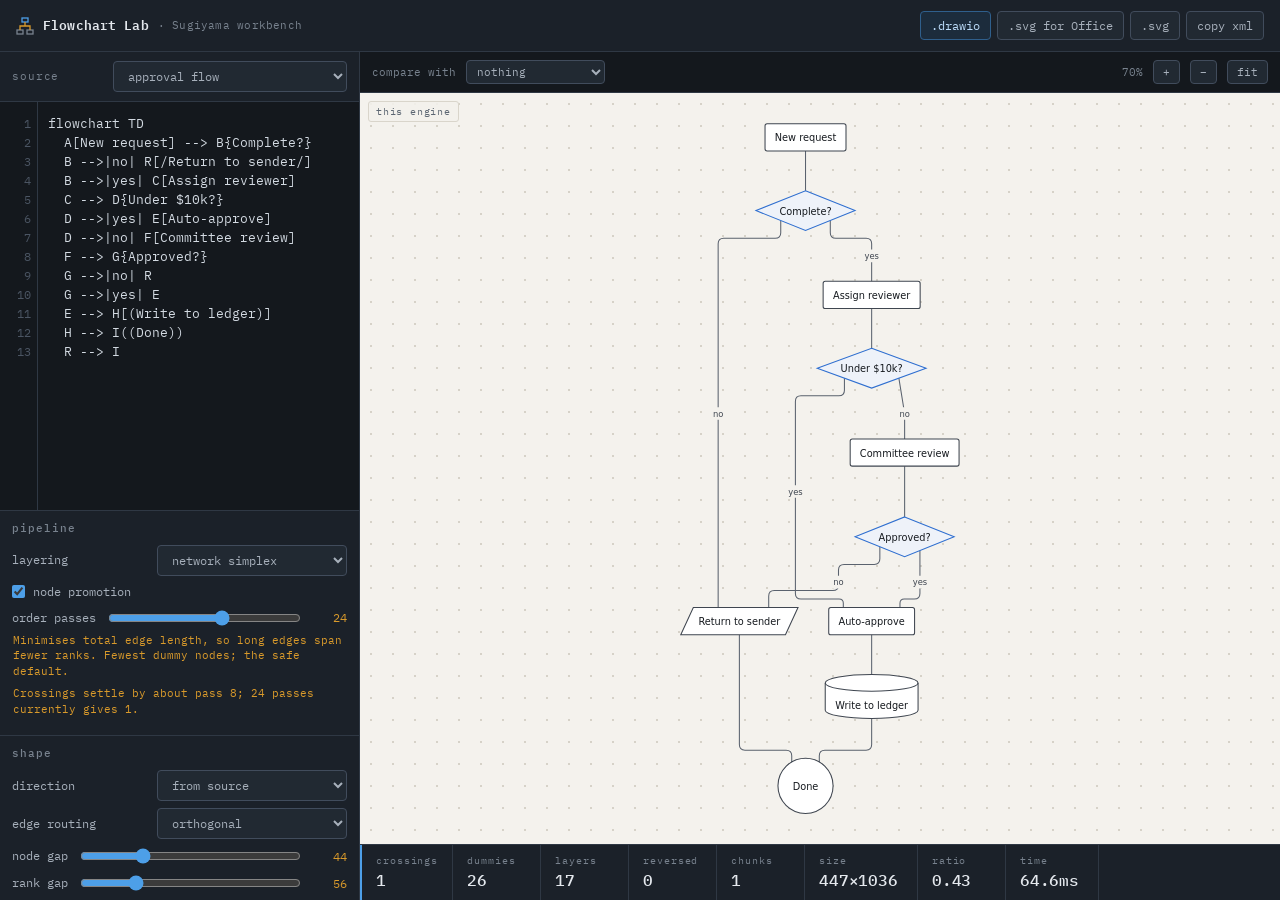
==== flowchart-lab.html @ 409fcf04 "feat: flowchart lab, a Sugiyama layout workbench - layout engine, exporters and UI split into separa" ====
<!DOCTYPE html>
<html lang="en">
<head>
<meta charset="utf-8">
<meta name="viewport" content="width=device-width, initial-scale=1">
<title>Flowchart Lab — Sugiyama layout workbench</title>
<meta name="description" content="A Sugiyama-pipeline flowchart layout engine you can take apart: swap the layering algorithm, watch the crossing count move, compare the result against mermaid, export to draw.io or Office.">
<meta name="theme-color" content="#14181d">
<meta name="color-scheme" content="dark">
<link rel="icon" href="data:image/svg+xml,%3Csvg xmlns='http://www.w3.org/2000/svg' viewBox='0 0 18 18'%3E%3Crect width='18' height='18' rx='3' fill='%2314181d'/%3E%3Crect x='6' y='2' width='6' height='4' fill='none' stroke='%234d9fe8' stroke-width='1.6'/%3E%3Crect x='1' y='12' width='6' height='4' fill='none' stroke='%2378828e' stroke-width='1.6'/%3E%3Crect x='11' y='12' width='6' height='4' fill='none' stroke='%2378828e' stroke-width='1.6'/%3E%3Cpath d='M9 6v3H4v3M9 9h5v3' fill='none' stroke='%23d99a2b' stroke-width='1.6'/%3E%3C/svg%3E">
<meta property="og:type" content="website">
<meta property="og:title" content="Flowchart Lab">
<meta property="og:description" content="A Sugiyama-pipeline flowchart layout engine you can take apart, side by side with mermaid.">
<meta name="twitter:card" content="summary">
<link rel="preconnect" href="https://fonts.googleapis.com">
<link rel="preconnect" href="https://fonts.gstatic.com" crossorigin>
<link href="https://fonts.googleapis.com/css2?family=IBM+Plex+Mono:wght@400;500;600&display=swap" rel="stylesheet">
<style>
:root{
  --graphite:#14181d; --slate:#1b2129; --panel:#212932; --panel-hi:#28313c;
  --rule:#2f3844; --rule-hi:#414c5c;
  --vellum:#f4f2ed; --ink:#161a1f;
  --dim:#78828e; --mid:#a7b0bb; --bright:#e4e8ed;
  --signal:#4d9fe8; --trace:#d99a2b; --good:#5fb37a; --bad:#d97070;
  --mono:"IBM Plex Mono", ui-monospace, SFMono-Regular, Menlo, Consolas, monospace;
}
*{box-sizing:border-box}
html,body{height:100%}
body{
  margin:0; background:var(--graphite); color:var(--mid);
  font-family:var(--mono); font-size:13px; line-height:1.5;
  -webkit-font-smoothing:antialiased;
  display:grid; grid-template-rows:auto minmax(0,1fr);
}

/* ---------- header ---------- */
header{
  display:flex; align-items:center; gap:18px; padding:0 16px; height:52px;
  border-bottom:1px solid var(--rule); background:var(--slate);
}
.mark{display:flex; align-items:center; gap:9px; color:var(--bright); font-weight:600; letter-spacing:.01em}
.mark svg{display:block}
.mark small{color:var(--dim); font-weight:400; letter-spacing:.02em}
.spacer{flex:1}
.exports{display:flex; gap:6px; flex-wrap:wrap}

button, select, input[type=number]{
  font-family:var(--mono); font-size:12px; color:var(--mid);
  background:var(--panel); border:1px solid var(--rule-hi); border-radius:4px;
  padding:6px 10px; cursor:pointer; transition:background .12s, border-color .12s, color .12s;
}
button:hover, select:hover{background:var(--panel-hi); color:var(--bright); border-color:#4e5a6b}
button:active{transform:translateY(1px)}
button:focus-visible, select:focus-visible, textarea:focus-visible, input:focus-visible{
  outline:2px solid var(--signal); outline-offset:1px;
}
button.primary{border-color:#2f5f8c; color:#bcdcfa; background:#1c2c3c}
button.primary:hover{background:#23384c; color:#e2f0ff}
select{padding-right:6px}

/* ---------- main ---------- */
main{display:grid; grid-template-columns:minmax(280px,360px) minmax(0,1fr); min-height:0}

/* ---------- left ---------- */
.side{display:flex; flex-direction:column; min-height:0; border-right:1px solid var(--rule); background:var(--slate)}
.side-head{
  display:flex; align-items:center; justify-content:space-between; gap:8px;
  padding:9px 12px; border-bottom:1px solid var(--rule);
  font-size:11px; letter-spacing:.08em; color:var(--dim);
}
.editor-wrap{position:relative; display:flex; min-height:140px; flex:1 1 auto; overflow:hidden}
.gutter{
  padding:12px 6px 12px 10px; text-align:right; color:#4b5563; background:var(--graphite);
  font-size:12px; line-height:19px; user-select:none; overflow:hidden; border-right:1px solid var(--rule);
  white-space:pre;
  min-width:38px;
}
textarea#src{
  flex:1; resize:none; border:0; outline:none; padding:12px 12px 12px 10px;
  background:var(--graphite); color:#d3dae2; caret-color:var(--signal);
  font-family:var(--mono); font-size:12.5px; line-height:19px; tab-size:2;
  overflow:auto; white-space:pre; scrollbar-width:thin;
}
.errbar{
  padding:7px 12px; font-size:11.5px; color:#f0b4b4; background:#2a1c1c;
  border-top:1px solid #4a2a2a; display:none; white-space:pre-wrap;
}
.errbar.on{display:block}

.controls{border-top:1px solid var(--rule); overflow-y:auto; flex:0 0 auto; max-height:46%}
.grp{padding:10px 12px; border-bottom:1px solid var(--rule)}
.grp h4{margin:0 0 8px; font-size:10.5px; letter-spacing:.1em; color:var(--dim); font-weight:500}
.row{display:flex; align-items:center; justify-content:space-between; gap:10px; margin-bottom:7px}
.row:last-child{margin-bottom:0}
.row label{font-size:12px; color:var(--mid); flex:0 0 auto}
.row select, .row input[type=number]{flex:1 1 auto; min-width:0; max-width:190px}
.row input[type=number]{max-width:82px; cursor:text}
input[type=range]{flex:1; accent-color:var(--signal); min-width:0}
.val{font-size:11.5px; color:var(--trace); min-width:34px; text-align:right}
.check{display:flex; align-items:center; gap:8px; cursor:pointer; font-size:12px; color:var(--mid)}
.check input{accent-color:var(--signal); cursor:pointer; margin:0}
.hint{font-size:11px; color:var(--dim); line-height:1.55; margin:8px 0 0}
.hint code{color:var(--mid); background:var(--panel); padding:1px 4px; border-radius:3px; font-size:10.5px}

/* ---------- canvas ---------- */
.stage{display:flex; flex-direction:column; min-width:0; min-height:320px; background:var(--graphite)}
.panes{flex:1; display:flex; min-height:0}
.pane{flex:1; min-width:0; position:relative; display:flex; flex-direction:column}
.pane + .pane{border-left:1px solid var(--rule)}
.pane-tag{
  position:absolute; top:8px; left:8px; z-index:3; pointer-events:none;
  font-size:10px; letter-spacing:.08em; color:#5c6672;
  background:rgba(244,242,237,.86); border:1px solid #d9d5cb; border-radius:3px; padding:2px 7px;
}
#compare{display:none}
#compare.on{display:flex}
#cmpview{
  flex:1; min-height:0; overflow:hidden; background:var(--vellum); position:relative;
  background-image:radial-gradient(#d6d2c8 1px, transparent 1px); background-size:22px 22px;
}
#cmpview svg{width:100%; height:100%; display:block}
.cmp-msg{
  position:absolute; inset:0; display:flex; align-items:center; justify-content:center;
  text-align:center; padding:24px; color:#6a7480; font-size:12px; line-height:1.7;
}
.cmp-msg b{color:#3f4650; font-weight:500; display:block; margin-bottom:6px}
.effect{
  font-size:10.5px; color:var(--trace); margin:-2px 0 8px; line-height:1.5;
  padding-left:1px; min-height:15px;
}
.nochange{color:var(--dim)}
.stage-head{
  display:flex; align-items:center; gap:10px; padding:8px 12px;
  border-bottom:1px solid var(--rule); font-size:11px; color:var(--dim);
}
.stage-head .spacer{flex:1}
.zoombtn{padding:4px 9px; font-size:11px}
#canvas{
  flex:1; min-height:240px; overflow:hidden; position:relative;
  background:var(--vellum); cursor:grab;
  background-image:radial-gradient(#d6d2c8 1px, transparent 1px);
  background-size:22px 22px;
}
#canvas.drag{cursor:grabbing}
#canvas svg{position:absolute; top:0; left:0; width:100%; height:100%}
.fl-node, .fl-edge{transition:transform .28s cubic-bezier(.4,0,.2,1), opacity .16s linear}
.fl-node:hover > :first-child{stroke-width:2.4}

/* ---------- readout: the instrument strip ---------- */
.readout{
  display:flex; align-items:stretch; gap:0; border-top:1px solid var(--rule);
  background:var(--slate); overflow-x:auto; scrollbar-width:thin;
}
.metric{
  padding:8px 14px; border-right:1px solid var(--rule); min-width:88px; flex:0 0 auto;
}
.metric .k{font-size:10px; letter-spacing:.09em; color:var(--dim); display:block}
.metric .v{font-size:16px; color:var(--bright); font-weight:500; letter-spacing:-.01em}
.metric .d{font-size:10.5px; margin-left:5px; opacity:0; transition:opacity .3s}
.metric .d.on{opacity:1}
.d.up{color:var(--bad)} .d.down{color:var(--good)} .d.flat{color:var(--dim)}
.metric.lead{border-left:2px solid var(--signal)}

@media (max-width:880px){
  main{grid-template-columns:1fr; grid-template-rows:minmax(200px,40%) minmax(0,1fr)}
  .side{border-right:0; border-bottom:1px solid var(--rule)}
  .controls{max-height:none}
  header{height:auto; flex-wrap:wrap; padding:10px 12px; gap:10px}
}
@media (prefers-reduced-motion:reduce){
  .fl-node,.fl-edge,.metric .d{transition:none}
}
</style>
</head>
<body>

<header>
  <span class="mark">
    <svg width="18" height="18" viewBox="0 0 18 18" aria-hidden="true">
      <rect x="6" y="1" width="6" height="4" fill="none" stroke="#4d9fe8" stroke-width="1.3"/>
      <rect x="1" y="13" width="6" height="4" fill="none" stroke="#78828e" stroke-width="1.3"/>
      <rect x="11" y="13" width="6" height="4" fill="none" stroke="#78828e" stroke-width="1.3"/>
      <path d="M9 5v4H4v4M9 9h5v4" fill="none" stroke="#d99a2b" stroke-width="1.3"/>
    </svg>
    Flowchart Lab <small>· Sugiyama workbench</small>
  </span>
  <span class="spacer"></span>
  <span class="exports">
    <button id="ex-drawio" class="primary" title="Open directly in diagrams.net — shapes and routing preserved">.drawio</button>
    <button id="ex-office" title="Flat SVG: insert in PowerPoint, then Convert to Shape">.svg for Office</button>
    <button id="ex-svg" title="Styled SVG for the web">.svg</button>
    <button id="ex-copy" title="Copy draw.io XML — paste via Extras &gt; Edit Diagram">copy xml</button>
  </span>
</header>

<main>
  <section class="side">
    <div class="side-head">
      <span>source</span>
      <select id="preset" title="Load an example">
        <option value="approval">approval flow</option>
        <option value="chain">long chain (wrap demo)</option>
        <option value="crossy">crossing stress</option>
        <option value="state">retry state machine</option>
        <option value="wide">wide fan</option>
        <option value="incident">very long: incident response</option>
      </select>
    </div>
    <div class="editor-wrap">
      <div class="gutter" id="gutter">1</div>
      <textarea id="src" spellcheck="false" aria-label="Flowchart source"></textarea>
    </div>
    <div class="errbar" id="err"></div>

    <div class="controls">
      <div class="grp">
        <h4>pipeline</h4>
        <div class="row">
          <label for="layering">layering</label>
          <select id="layering">
            <option value="network-simplex">network simplex</option>
            <option value="longest-path">longest path</option>
            <option value="coffman-graham">coffman-graham</option>
          </select>
        </div>
        <div class="row" id="cgrow" style="display:none">
          <label for="cgw">max width</label>
          <input type="number" id="cgw" min="1" max="12" value="4">
        </div>
        <div class="row">
          <label class="check"><input type="checkbox" id="promote" checked> node promotion</label>
        </div>
        <div class="row">
          <label for="iters">order passes</label>
          <input type="range" id="iters" min="0" max="40" value="24">
          <span class="val" id="itersv">24</span>
        </div>
        <p class="effect" id="fx-layering"></p>
        <p class="effect" id="fx-iters"></p>
      </div>

      <div class="grp">
        <h4>shape</h4>
        <div class="row">
          <label for="dir">direction</label>
          <select id="dir">
            <option value="">from source</option>
            <option value="TB">top to bottom</option>
            <option value="LR">left to right</option>
            <option value="BT">bottom to top</option>
            <option value="RL">right to left</option>
          </select>
        </div>
        <div class="row">
          <label for="routing">edge routing</label>
          <select id="routing">
            <option value="orthogonal">orthogonal</option>
            <option value="polyline">polyline</option>
            <option value="spline">spline</option>
          </select>
        </div>
        <div class="row"><label for="nodeSep">node gap</label>
          <input type="range" id="nodeSep" min="16" max="120" value="44"><span class="val" id="nodeSepv">44</span></div>
        <div class="row"><label for="rankSep">rank gap</label>
          <input type="range" id="rankSep" min="24" max="160" value="56"><span class="val" id="rankSepv">56</span></div>
        <p class="effect" id="fx-routing"></p>
      </div>

      <div class="grp">
        <h4>wrapping</h4>
        <div class="row">
          <label class="check"><input type="checkbox" id="wrap"> cut and stack</label>
        </div>
        <div class="row">
          <label for="ar">target ratio</label>
          <input type="range" id="ar" min="0.4" max="4" step="0.1" value="1.6">
          <span class="val" id="arv">1.6</span>
        </div>
        <p class="effect" id="fx-wrap"></p>
      </div>
    </div>
  </section>

  <section class="stage">
    <div class="stage-head">
      <label for="engine" style="color:var(--dim)">compare with</label>
      <select id="engine" style="font-size:11px; padding:3px 6px">
        <option value="none">nothing</option>
        <option value="mermaid">mermaid (dagre)</option>
        <option value="mermaid-elk">mermaid (ELK)</option>
      </select>
      <span id="cmpstat" style="color:var(--dim)"></span>
      <span class="spacer"></span>
      <span id="zoomlabel">100%</span>
      <button class="zoombtn" id="zin">+</button>
      <button class="zoombtn" id="zout">−</button>
      <button class="zoombtn" id="zfit">fit</button>
    </div>
    <div class="panes">
      <div class="pane">
        <span class="pane-tag" id="tag-a">this engine</span>
        <div id="canvas" tabindex="0" role="img" aria-label="Rendered flowchart"></div>
      </div>
      <div class="pane" id="compare">
        <span class="pane-tag" id="tag-b">mermaid</span>
        <div id="cmpview"></div>
      </div>
    </div>
    <div class="readout" id="readout"></div>
  </section>
</main>


<script>/* engine.js */
/* flowchart layout engine
   Sugiyama pipeline:
     1 cycle breaking      greedy FAS (Eades, Lin, Smyth 1993)
     2 layering            longest-path | Coffman-Graham | network simplex (GKNV 1993)
                           + optional node promotion (Nikolov & Tarassov 2006)
     3 ordering            weighted median (GKNV) + transpose, scored with
                           accumulator-tree crossing counting (Barth, Junger, Mutzel 2002)
     4 x-coordinates       Brandes & Kopf 2002, size-aware delta
     5 wrapping            cut-and-stack for aspect ratio (after Ruegg et al.)
     6 routing             polyline | orthogonal | spline
*/
(function (root, factory) {
  if (typeof module === 'object' && module.exports) module.exports = factory();
  else root.FlowLayout = factory();
})(typeof self !== 'undefined' ? self : this, function () {
  'use strict';

  /* ------------------------------------------------------------------ *
   * text measurement (injectable; browser overrides with canvas)
   * ------------------------------------------------------------------ */
  var measure = function (text, size, weight) {
    var w = 0;
    for (var i = 0; i < text.length; i++) {
      var c = text.charCodeAt(i);
      if (c >= 0x3000) w += 1.0;
      else if ('iljtfrI.,:;\'!|'.indexOf(text[i]) >= 0) w += 0.32;
      else if ('mwMW@'.indexOf(text[i]) >= 0) w += 0.92;
      else if (text[i] === text[i].toUpperCase() && /[A-Z]/.test(text[i])) w += 0.68;
      else w += 0.55;
    }
    return w * size * (weight >= 500 ? 1.04 : 1);
  };
  function setMeasurer(fn) { measure = fn; }

  /* ------------------------------------------------------------------ *
   * 0. parser  (mermaid-flavoured subset)
   * ------------------------------------------------------------------ */
  var SHAPES = [
    [/^\(\((.*)\)\)$/, 'circle'],
    [/^\(\[(.*)\]\)$/, 'stadium'],
    [/^\[\((.*)\)\]$/, 'cylinder'],
    [/^\{\{(.*)\}\}$/, 'hexagon'],
    [/^\[\/(.*)\/\]$/, 'parallelogram'],
    [/^\[\\(.*)\\\]$/, 'parallelogram'],
    [/^\{(.*)\}$/, 'diamond'],
    [/^\((.*)\)$/, 'round'],
    [/^\[(.*)\]$/, 'rect']
  ];
  /* A link is any run of dashes, equals or dots, optionally opened with `<` and closed
     with an arrowhead.  Mermaid lets you pad a link to make it span more ranks, so
     `-->`, `--->` and `----->` are the same link; matching a fixed set of three-character
     tokens silently dropped every padded edge. */
  var LINK_SRC = '<?(?:-\\.{1,3}-|\\.-|-\\.|-{2,}|={2,})[->ox]?';
  var EDGE_RE = new RegExp('(' + LINK_SRC + ')(?:\\s*\\|[^|]*\\|)?');
  /* the second label form: `A -- text --> B`.  Only a bare two-character opener starts
     one, which is what keeps `A --- B --- C` a pair of links rather than a label. */
  var INLINE_RE = new RegExp('^(\\s*)([^|]*?)\\s*(' + LINK_SRC + ')');

  function linkStyle(link) {
    if (link.indexOf('.') >= 0) return 'dashed';
    if (link.indexOf('=') >= 0) return 'thick';
    return 'solid';
  }
  function linkArrow(link) {
    return '>ox'.indexOf(link.charAt(link.length - 1)) >= 0 ? 'normal' : 'none';
  }

  /* Everything inside a node's brackets or quotes is label text, so a label reading
     "retry --> give up" must not be mistaken for a link.  Blank those spans out, match
     against the blanked copy, and slice the original by the index it reports.  The mask
     is the same length as the line so the indices line up. */
  function maskLabels(line) {
    var out = line.split(''), depth = 0, quote = null;
    for (var i = 0; i < out.length; i++) {
      var c = out[i];
      if (quote) { if (c === quote) quote = null; out[i] = ' '; continue; }
      if (depth > 0 && (c === '"' || c === "'")) { quote = c; out[i] = ' '; continue; }
      if (c === '[' || c === '(' || c === '{') { depth++; continue; }
      if (c === ']' || c === ')' || c === '}') { if (depth > 0) depth--; continue; }
      if (depth > 0) out[i] = ' ';
    }
    return out.join('');
  }

  function parseNodeRef(raw, nodes, order) {
    var s = raw.trim();
    if (!s) return null;
    var m = s.match(/^([A-Za-z0-9_.\u00c0-\uffff-]+)([\s\S]*)$/);
    if (!m) return null;
    var id = m[1], rest = m[2].trim(), shape = null, label = null;
    if (rest) {
      for (var i = 0; i < SHAPES.length; i++) {
        var mm = rest.match(SHAPES[i][0]);
        if (mm) { shape = SHAPES[i][1]; label = mm[1]; break; }
      }
      if (!shape) { shape = 'rect'; label = rest; }
    }
    if (!nodes[id]) { nodes[id] = { id: id, label: id, shape: 'rect' }; order.push(id); }
    if (label !== null) {
      nodes[id].label = label.replace(/^["']|["']$/g, '').replace(/<br\s*\/?>/gi, '\n');
      nodes[id].shape = shape;
    }
    return id;
  }

  function parseLine(line, lineNo, nodes, order, edges, errors) {
    var mask = maskLabels(line);
    var cursor = 0, prev = null, guard = 0;
    while (guard++ < 200) {
      var m = mask.slice(cursor).match(EDGE_RE);
      if (!m) {
        var tail = line.slice(cursor);
        if (tail.trim() && !parseNodeRef(tail, nodes, order)) {
          errors.push('line ' + lineNo + ': cannot read "' + tail.trim() + '"');
        }
        return;
      }
      var linkAt = cursor + m.index;
      var from = parseNodeRef(line.slice(cursor, linkAt), nodes, order) || prev;
      cursor = linkAt + m[0].length;

      var whole = line.substr(linkAt, m[0].length);
      var link = line.substr(linkAt, m[1].length);
      var piped = whole.match(/\|([^|]*)\|\s*$/);
      var label = piped ? piped[1].trim() : '';

      if (!label && /^(--|==|-\.)$/.test(link)) {
        var inline = mask.slice(cursor).match(INLINE_RE);
        if (inline) {
          label = line.substr(cursor + inline[1].length, inline[2].length).trim();
          link = inline[3];
          cursor += inline[0].length;
        }
      }

      var nextM = mask.slice(cursor).match(EDGE_RE);
      var rightEnd = nextM ? cursor + nextM.index : line.length;
      var to = parseNodeRef(line.slice(cursor, rightEnd), nodes, order);

      if (from && to) {
        edges.push({
          from: from, to: to,
          label: label.replace(/^["']|["']$/g, ''),
          style: linkStyle(link), arrow: linkArrow(link)
        });
      } else if (!from) {
        errors.push('line ' + lineNo + ': link "' + link + '" has nothing on its left');
      } else {
        errors.push('line ' + lineNo + ': link from "' + from + '" has no target');
      }

      prev = to;
      if (!nextM) return;
    }
  }

  function parse(src) {
    var nodes = {}, order = [], edges = [], dir = 'TB', errors = [];
    var lines = String(src).split(/\r?\n/);
    for (var li = 0; li < lines.length; li++) {
      var line = lines[li].replace(/%%.*$/, '').trim();
      if (!line) continue;
      var h = line.match(/^(?:flowchart|graph)\s+(TB|TD|BT|LR|RL)\s*$/i);
      if (h) { dir = h[1].toUpperCase() === 'TD' ? 'TB' : h[1].toUpperCase(); continue; }
      if (/^(subgraph|end|click|style|classDef|class|linkStyle)\b/i.test(line)) continue;

      parseLine(line, li + 1, nodes, order, edges, errors);
    }
    return {
      nodes: order.map(function (id) { return nodes[id]; }),
      edges: edges, dir: dir, errors: errors
    };
  }

  /* ------------------------------------------------------------------ *
   * node sizing
   * ------------------------------------------------------------------ */
  function sizeNodes(nodes, o) {
    nodes.forEach(function (n) {
      var lines = String(n.label).split('\n');
      var tw = 0;
      lines.forEach(function (l) { tw = Math.max(tw, measure(l, o.fontSize, 500)); });
      var th = lines.length * o.fontSize * 1.35;
      var padX = o.padX, padY = o.padY;
      if (n.shape === 'diamond') { padX = o.padX * 2.4; padY = o.padY * 1.9; }
      if (n.shape === 'circle') { padX = o.padX * 1.5; padY = o.padY * 1.5; }
      if (n.shape === 'hexagon' || n.shape === 'parallelogram') padX = o.padX * 1.8;
      if (n.shape === 'cylinder') padY = o.padY * 1.6;
      n.w = Math.max(o.minW, Math.round(tw + padX * 2));
      n.h = Math.max(o.minH, Math.round(th + padY * 2));
      if (n.shape === 'circle') { var d = Math.max(n.w, n.h); n.w = d; n.h = d; }
      n.textDy = 0;
      if (n.shape === 'cylinder') {
        // the top cap dips to y+2e at the horizontal centre, which is exactly where the
        // label sits.  Reserve that depth and push the text below it.
        var cap = Math.min(12, n.h / 4);
        n.h += cap;
        n.textDy = cap;
      }
      n.lines = lines;
    });
  }

  /* ------------------------------------------------------------------ *
   * 1. cycle breaking - greedy feedback arc set (Eades/Lin/Smyth)
   * ------------------------------------------------------------------ */
  function greedyFAS(ids, edges) {
    var alive = {}, out = {}, inn = {};
    ids.forEach(function (id) { alive[id] = true; out[id] = []; inn[id] = []; });
    edges.forEach(function (e, i) {
      if (e.from === e.to) return;
      out[e.from].push(i); inn[e.to].push(i);
    });
    var outDeg = {}, inDeg = {};
    ids.forEach(function (id) { outDeg[id] = out[id].length; inDeg[id] = inn[id].length; });

    var removed = {}, s1 = [], s2 = [], left = ids.length;
    function drop(v) {
      alive[v] = false; removed[v] = true; left--;
      out[v].forEach(function (i) { if (alive[edges[i].to]) inDeg[edges[i].to]--; });
      inn[v].forEach(function (i) { if (alive[edges[i].from]) outDeg[edges[i].from]--; });
    }
    var guard = 0;
    while (left > 0 && guard++ < ids.length * 4 + 16) {
      var moved = true;
      while (moved) {
        moved = false;
        for (var i = 0; i < ids.length; i++) {
          var v = ids[i];
          if (alive[v] && outDeg[v] === 0) { s2.unshift(v); drop(v); moved = true; }
        }
      }
      moved = true;
      while (moved) {
        moved = false;
        for (var j = 0; j < ids.length; j++) {
          var u = ids[j];
          if (alive[u] && inDeg[u] === 0) { s1.push(u); drop(u); moved = true; }
        }
      }
      if (left > 0) {
        var best = null, bestD = -Infinity;
        for (var k = 0; k < ids.length; k++) {
          var w = ids[k];
          if (!alive[w]) continue;
          var d = outDeg[w] - inDeg[w];
          if (d > bestD) { bestD = d; best = w; }
        }
        if (best === null) break;
        s1.push(best); drop(best);
      }
    }
    ids.forEach(function (id) { if (!removed[id]) s1.push(id); });

    var pos = {};
    s1.concat(s2).forEach(function (id, i) { pos[id] = i; });
    var reversed = [];
    edges.forEach(function (e, i) {
      if (e.from === e.to) { e.selfLoop = true; return; }
      if (pos[e.from] > pos[e.to]) { e.reversed = true; reversed.push(i); }
      else e.reversed = false;
    });
    return reversed;
  }

  /* ------------------------------------------------------------------ *
   * 2. layering
   * ------------------------------------------------------------------ */
  function buildDag(ids, edges) {
    var succ = {}, pred = {};
    ids.forEach(function (id) { succ[id] = []; pred[id] = []; });
    edges.forEach(function (e) {
      if (e.selfLoop) return;
      var a = e.reversed ? e.to : e.from, b = e.reversed ? e.from : e.to;
      succ[a].push(b); pred[b].push(a);
    });
    return { succ: succ, pred: pred };
  }

  function topoOrder(ids, dag) {
    var indeg = {}, q = [], out = [];
    ids.forEach(function (id) { indeg[id] = dag.pred[id].length; if (!indeg[id]) q.push(id); });
    while (q.length) {
      var v = q.shift(); out.push(v);
      dag.succ[v].forEach(function (w) { if (--indeg[w] === 0) q.push(w); });
    }
    ids.forEach(function (id) { if (out.indexOf(id) < 0) out.push(id); });
    return out;
  }

  function longestPath(ids, dag) {
    var layer = {}, order = topoOrder(ids, dag);
    order.forEach(function (v) {
      var m = 0;
      dag.pred[v].forEach(function (u) { m = Math.max(m, (layer[u] || 0) + 1); });
      layer[v] = m;
    });
    return layer;
  }

  function coffmanGraham(ids, dag, W) {
    var n = ids.length, label = {}, labelled = {}, count = 0;
    while (count < n) {
      var cand = null, candKey = null;
      for (var i = 0; i < n; i++) {
        var v = ids[i];
        if (labelled[v]) continue;
        var ok = dag.pred[v].every(function (u) { return labelled[u]; });
        if (!ok) continue;
        var key = dag.pred[v].map(function (u) { return label[u]; }).sort(function (a, b) { return b - a; });
        if (cand === null || lexLess(key, candKey)) { cand = v; candKey = key; }
      }
      if (cand === null) { for (var j = 0; j < n; j++) if (!labelled[ids[j]]) { cand = ids[j]; break; } }
      labelled[cand] = true; label[cand] = ++count;
    }
    function lexLess(a, b) {
      for (var i = 0; i < Math.max(a.length, b.length); i++) {
        var x = a[i] === undefined ? -1 : a[i], y = b[i] === undefined ? -1 : b[i];
        if (x !== y) return x < y;
      }
      return false;
    }
    var byLabelDesc = ids.slice().sort(function (a, b) { return label[b] - label[a]; });
    var lvl = {}, k = 0, size = 0;
    byLabelDesc.forEach(function (v) {
      var ready = dag.succ[v].every(function (w) { return lvl[w] !== undefined && lvl[w] < k; });
      if (size >= W || !ready) {
        var need = 0;
        dag.succ[v].forEach(function (w) { if (lvl[w] !== undefined) need = Math.max(need, lvl[w] + 1); });
        k = Math.max(k + 1, need); size = 0;
      }
      lvl[v] = k; size++;
    });
    var maxK = 0; ids.forEach(function (v) { maxK = Math.max(maxK, lvl[v]); });
    var layer = {}; ids.forEach(function (v) { layer[v] = maxK - lvl[v]; });
    return layer;
  }

  /* network simplex (Gansner, Koutsofios, North, Vo 1993) */
  function networkSimplex(ids, dag, edgeList, maxIter) {
    if (!edgeList.length) { var z = {}; ids.forEach(function (i) { z[i] = 0; }); return z; }
    var rank = longestPath(ids, dag);
    var E = edgeList.map(function (e, i) { return { i: i, t: e.t, h: e.h, w: 1, minlen: 1 }; });
    function slack(e) { return rank[e.h] - rank[e.t] - e.minlen; }

    var tree = {}, inTree = {};
    function tightTree() {
      var nodes = {}, count = 0, stack = [ids[0]];
      nodes[ids[0]] = true; count = 1;
      var adj = {}; ids.forEach(function (v) { adj[v] = []; });
      E.forEach(function (e) { adj[e.t].push(e); adj[e.h].push(e); });
      var treeEdges = [];
      while (stack.length) {
        var v = stack.pop();
        adj[v].forEach(function (e) {
          if (slack(e) !== 0) return;
          var o = e.t === v ? e.h : e.t;
          if (nodes[o]) return;
          nodes[o] = true; count++; treeEdges.push(e); stack.push(o);
        });
      }
      return { nodes: nodes, count: count, edges: treeEdges };
    }

    var tt = tightTree(), guard = 0;
    while (tt.count < ids.length && guard++ < ids.length * 4 + 20) {
      var best = null, bestSlack = Infinity, incidentIsTail = false;
      E.forEach(function (e) {
        var a = tt.nodes[e.t], b = tt.nodes[e.h];
        if (a === b) return;
        var s = slack(e);
        if (s < bestSlack) { bestSlack = s; best = e; incidentIsTail = a; }
      });
      if (!best) break;
      var delta = incidentIsTail ? bestSlack : -bestSlack;
      ids.forEach(function (v) { if (tt.nodes[v]) rank[v] += delta; });
      tt = tightTree();
    }

    var treeEdges = tt.edges.slice();
    function components(exclude) {
      var side = {}, adj = {};
      ids.forEach(function (v) { adj[v] = []; });
      treeEdges.forEach(function (e) { if (e === exclude) return; adj[e.t].push(e.h); adj[e.h].push(e.t); });
      var stack = [exclude.t]; side[exclude.t] = 1;
      while (stack.length) {
        var v = stack.pop();
        adj[v].forEach(function (o) { if (!side[o]) { side[o] = 1; stack.push(o); } });
      }
      return side;
    }
    function cutValue(e) {
      var tailSide = components(e), cv = 0;
      E.forEach(function (f) {
        var ft = !!tailSide[f.t], fh = !!tailSide[f.h];
        if (ft === fh) return;
        cv += ft ? f.w : -f.w;
      });
      return cv;
    }

    var iter = 0;
    while (iter++ < (maxIter || 60)) {
      var leave = null;
      for (var i = 0; i < treeEdges.length; i++) {
        if (cutValue(treeEdges[i]) < 0) { leave = treeEdges[i]; break; }
      }
      if (!leave) break;
      var tailSide = components(leave), enter = null, es = Infinity;
      E.forEach(function (f) {
        if (f === leave) return;
        if (!tailSide[f.t] && tailSide[f.h]) {
          var s = slack(f);
          if (s < es) { es = s; enter = f; }
        }
      });
      if (!enter) break;
      treeEdges.splice(treeEdges.indexOf(leave), 1);
      treeEdges.push(enter);
      // re-tighten ranks from the new tree
      var adj = {}; ids.forEach(function (v) { adj[v] = []; });
      treeEdges.forEach(function (e) { adj[e.t].push({ o: e.h, d: e.minlen }); adj[e.h].push({ o: e.t, d: -e.minlen }); });
      var seen = {}, st = [ids[0]]; rank[ids[0]] = 0; seen[ids[0]] = true;
      while (st.length) {
        var v = st.pop();
        adj[v].forEach(function (a) { if (!seen[a.o]) { seen[a.o] = true; rank[a.o] = rank[v] + a.d; st.push(a.o); } });
      }
      ids.forEach(function (v) { if (!seen[v]) rank[v] = rank[v] || 0; });
    }
    var min = Infinity; ids.forEach(function (v) { min = Math.min(min, rank[v]); });
    ids.forEach(function (v) { rank[v] -= min; });
    // repair any constraint the re-tighten broke
    var ord = topoOrder(ids, dag);
    ord.forEach(function (v) {
      dag.pred[v].forEach(function (u) { if (rank[v] <= rank[u]) rank[v] = rank[u] + 1; });
    });
    return rank;
  }

  /* node promotion (Nikolov & Tarassov 2006) - fewer dummies */
  function promote(ids, dag, layer) {
    function promoteVertex(v, lay, depth) {
      if (depth > ids.length) return 1e9;
      var diff = 0;
      dag.pred[v].forEach(function (u) {
        if (lay[u] === lay[v] - 1) diff += promoteVertex(u, lay, depth + 1);
      });
      lay[v] = lay[v] - 1;
      return diff - dag.pred[v].length + dag.succ[v].length;
    }
    var changed = true, rounds = 0;
    while (changed && rounds++ < 8) {
      changed = false;
      for (var i = 0; i < ids.length; i++) {
        var v = ids[i];
        if (!dag.pred[v].length) continue;
        var backup = {}; ids.forEach(function (n) { backup[n] = layer[n]; });
        if (promoteVertex(v, layer, 0) < 0) changed = true;
        else ids.forEach(function (n) { layer[n] = backup[n]; });
      }
    }
    var min = Infinity; ids.forEach(function (v) { min = Math.min(min, layer[v]); });
    ids.forEach(function (v) { layer[v] -= min; });
    return layer;
  }

  /* ------------------------------------------------------------------ *
   * 3. ordering
   * ------------------------------------------------------------------ */
  function countCrossingsBetween(north, south, adjDown, posSouth) {
    var pairs = [];
    north.forEach(function (v, i) {
      (adjDown[v] || []).forEach(function (w) {
        if (posSouth[w] === undefined) return;
        pairs.push([i, posSouth[w]]);
      });
    });
    pairs.sort(function (a, b) { return a[0] - b[0] || a[1] - b[1]; });
    var first = 1;
    while (first < south.length) first *= 2;
    var treeSize = 2 * first - 1;
    first -= 1;
    var tree = new Array(treeSize).fill(0), cross = 0;
    pairs.forEach(function (p) {
      var index = p[1] + first;
      tree[index]++;
      while (index > 0) {
        if (index % 2) cross += tree[index + 1];
        index = (index - 1) >> 1;
        tree[index]++;
      }
    });
    return cross;
  }

  function totalCrossings(layers, adjDown) {
    var total = 0;
    for (var i = 0; i + 1 < layers.length; i++) {
      var posS = {};
      layers[i + 1].forEach(function (v, j) { posS[v] = j; });
      total += countCrossingsBetween(layers[i], layers[i + 1], adjDown, posS);
    }
    return total;
  }

  function medianValue(positions) {
    var P = positions.slice().sort(function (a, b) { return a - b; });
    var m = Math.floor(P.length / 2);
    if (P.length === 0) return -1;
    if (P.length % 2 === 1) return P[m];
    if (P.length === 2) return (P[0] + P[1]) / 2;
    var left = P[m - 1] - P[0], right = P[P.length - 1] - P[m];
    if (left + right === 0) return (P[m - 1] + P[m]) / 2;
    return (P[m - 1] * right + P[m] * left) / (left + right);
  }

  function ordering(layers, adjUp, adjDown, iters) {
    var best = layers.map(function (l) { return l.slice(); });
    var bestCross = totalCrossings(best, adjDown);
    var cur = layers.map(function (l) { return l.slice(); });

    for (var it = 0; it < iters; it++) {
      var down = it % 2 === 0;
      var range = [];
      for (var i = 0; i < cur.length; i++) range.push(i);
      if (!down) range.reverse();
      range.forEach(function (i) {
        var fixedIdx = down ? i - 1 : i + 1;
        if (fixedIdx < 0 || fixedIdx >= cur.length) return;
        var posFixed = {};
        cur[fixedIdx].forEach(function (v, j) { posFixed[v] = j; });
        var adj = down ? adjUp : adjDown;
        var meds = cur[i].map(function (v, idx) {
          var ps = (adj[v] || []).map(function (u) { return posFixed[u]; })
            .filter(function (p) { return p !== undefined; });
          return { v: v, m: medianValue(ps), idx: idx };
        });
        meds.sort(function (a, b) {
          var am = a.m < 0 ? a.idx : a.m, bm = b.m < 0 ? b.idx : b.m;
          return am - bm || a.idx - b.idx;
        });
        cur[i] = meds.map(function (x) { return x.v; });
      });
      transpose(cur, adjUp, adjDown);
      var c = totalCrossings(cur, adjDown);
      if (c < bestCross) { bestCross = c; best = cur.map(function (l) { return l.slice(); }); }
      if (bestCross === 0) break;
    }
    return { layers: best, crossings: bestCross };
  }

  function transpose(layers, adjUp, adjDown) {
    var improved = true, guard = 0;
    while (improved && guard++ < 24) {
      improved = false;
      for (var r = 0; r < layers.length; r++) {
        var L = layers[r];
        for (var i = 0; i + 1 < L.length; i++) {
          var v = L[i], w = L[i + 1];
          if (pairCross(v, w, r, layers, adjUp, adjDown) >
              pairCross(w, v, r, layers, adjUp, adjDown)) {
            L[i] = w; L[i + 1] = v; improved = true;
          }
        }
      }
    }
  }

  function pairCross(v, w, r, layers, adjUp, adjDown) {
    var c = 0;
    [[adjUp, r - 1], [adjDown, r + 1]].forEach(function (pair) {
      var adj = pair[0], idx = pair[1];
      if (idx < 0 || idx >= layers.length) return;
      var pos = {};
      layers[idx].forEach(function (u, j) { pos[u] = j; });
      var pv = (adj[v] || []).map(function (u) { return pos[u]; }).filter(function (x) { return x !== undefined; });
      var pw = (adj[w] || []).map(function (u) { return pos[u]; }).filter(function (x) { return x !== undefined; });
      pv.forEach(function (a) { pw.forEach(function (b) { if (a > b) c++; }); });
    });
    return c;
  }

  /* ------------------------------------------------------------------ *
   * 4. x-coordinates - Brandes & Kopf
   * ------------------------------------------------------------------ */
  function markConflicts(layers, adjUp, isInner) {
    var marked = {};
    function key(u, v) { return u + '\u0000' + v; }
    for (var i = 1; i + 1 < layers.length; i++) {
      var k0 = 0, l = 0, cur = layers[i + 1], prev = layers[i];
      var posPrev = {};
      prev.forEach(function (v, j) { posPrev[v] = j; });
      for (var l1 = 0; l1 < cur.length; l1++) {
        var v = cur[l1];
        var innerUp = null;
        (adjUp[v] || []).forEach(function (u) { if (isInner(u, v)) innerUp = u; });
        if (l1 === cur.length - 1 || innerUp !== null) {
          var k1 = prev.length - 1;
          if (innerUp !== null) k1 = posPrev[innerUp];
          for (; l <= l1; l++) {
            var vl = cur[l];
            (adjUp[vl] || []).forEach(function (u) {
              var k = posPrev[u];
              if (k === undefined) return;
              if (k < k0 || k > k1) marked[key(u, vl)] = true;
            });
          }
          k0 = k1;
        }
      }
    }
    return marked;
  }

  function bkPass(layersIn, adj, marked, sep, down, left) {
    var layers = layersIn.map(function (l) { return l.slice(); });
    if (!down) layers.reverse();
    if (!left) layers.forEach(function (l) { l.reverse(); });

    var pos = {}, layerOf = {};
    layers.forEach(function (L, i) { L.forEach(function (v, j) { pos[v] = j; layerOf[v] = i; }); });

    function upper(v) {
      var i = layerOf[v];
      if (i === 0) return [];
      var set = {};
      layers[i - 1].forEach(function (u) { set[u] = true; });
      return (adj[v] || []).filter(function (u) { return set[u]; })
        .sort(function (a, b) { return pos[a] - pos[b]; });
    }

    var root = {}, align = {}, sink = {}, shift = {}, x = {};
    layers.forEach(function (L) {
      L.forEach(function (v) { root[v] = v; align[v] = v; sink[v] = v; shift[v] = Infinity; });
    });

    for (var i = 0; i < layers.length; i++) {
      var r = -1;
      for (var k = 0; k < layers[i].length; k++) {
        var v = layers[i][k], N = upper(v);
        if (!N.length) continue;
        var mids = [Math.floor((N.length - 1) / 2), Math.ceil((N.length - 1) / 2)];
        for (var mi = 0; mi < mids.length; mi++) {
          if (align[v] !== v) continue;
          var u = N[mids[mi]];
          var conflict = marked[u + '\u0000' + v];  // conflicts are edge properties, flip-invariant
          if (!conflict && r < pos[u]) {
            align[u] = v; root[v] = root[u]; align[v] = root[v]; r = pos[u];
          }
        }
      }
    }

    function placeBlock(v) {
      if (x[v] !== undefined) return;
      x[v] = 0;
      var w = v, guard = 0;
      do {
        if (pos[w] > 0) {
          var predNode = layers[layerOf[w]][pos[w] - 1];
          var u = root[predNode];
          placeBlock(u);
          if (sink[v] === v) sink[v] = sink[u];
          var d = sep(predNode, w);
          if (sink[v] !== sink[u]) {
            shift[sink[u]] = Math.min(shift[sink[u]], x[v] - x[u] - d);
          } else {
            x[v] = Math.max(x[v], x[u] + d);
          }
        }
        w = align[w];
      } while (w !== v && guard++ < 10000);
    }

    layers.forEach(function (L) { L.forEach(function (v) { if (root[v] === v) placeBlock(v); }); });
    var out = {};
    layers.forEach(function (L) {
      L.forEach(function (v) {
        out[v] = x[root[v]];
        var s = shift[sink[root[v]]];
        if (s < Infinity) out[v] += s;
      });
    });
    if (!left) Object.keys(out).forEach(function (v) { out[v] = -out[v]; });
    return out;
  }

  function brandesKopf(layers, adj, adjUp, isInner, sep) {
    var marked = markConflicts(layers, adjUp, isInner);
    var runs = [
      bkPass(layers, adj, marked, sep, true, true),
      bkPass(layers, adj, marked, sep, true, false),
      bkPass(layers, adj, marked, sep, false, true),
      bkPass(layers, adj, marked, sep, false, false)
    ];
    var all = [];
    layers.forEach(function (L) { L.forEach(function (v) { all.push(v); }); });

    var widths = runs.map(function (r) {
      var lo = Infinity, hi = -Infinity;
      all.forEach(function (v) { lo = Math.min(lo, r[v]); hi = Math.max(hi, r[v]); });
      return { lo: lo, hi: hi, w: hi - lo };
    });
    var narrow = 0;
    widths.forEach(function (w, i) { if (w.w < widths[narrow].w) narrow = i; });
    runs.forEach(function (r, i) {
      var d = (i === 0 || i === 2) ? widths[narrow].lo - widths[i].lo
                                   : widths[narrow].hi - widths[i].hi;
      if (d) all.forEach(function (v) { r[v] += d; });
    });
    var x = {};
    all.forEach(function (v) {
      var vals = runs.map(function (r) { return r[v]; }).sort(function (a, b) { return a - b; });
      x[v] = (vals[1] + vals[2]) / 2;
    });
    return x;
  }

  /* ------------------------------------------------------------------ *
   * 5. wrapping - cut and stack
   * ------------------------------------------------------------------ */
  function chooseCuts(layerCount, spanCount, k, freedom) {
    if (k <= 1) return [];
    var cuts = [];
    for (var c = 1; c < k; c++) {
      var nominal = Math.round(c * layerCount / k);
      var best = nominal, bestScore = Infinity;
      for (var d = -freedom; d <= freedom; d++) {
        var idx = nominal + d;
        if (idx <= 0 || idx >= layerCount) continue;
        if (cuts.indexOf(idx) >= 0) continue;
        var score = spanCount[idx] + Math.abs(d) * 0.35;
        if (score < bestScore) { bestScore = score; best = idx; }
      }
      cuts.push(best);
    }
    return cuts.sort(function (a, b) { return a - b; });
  }

  /* ------------------------------------------------------------------ *
   * main layout
   * ------------------------------------------------------------------ */
  var DEFAULTS = {
    layering: 'network-simplex',   // longest-path | coffman-graham | network-simplex
    promote: true,
    cgWidth: 4,
    orderIters: 24,
    routing: 'orthogonal',         // orthogonal | polyline | spline
    dir: null,                     // overrides parsed direction
    nodeSep: 44,
    edgeSep: 16,
    rankSep: 56,
    fontSize: 14,
    edgeFontSize: 12,
    padX: 14,
    padY: 10,
    minW: 54,
    minH: 38,
    wrap: false,
    targetAR: 1.6,
    wrapGap: 56,
    cutFreedom: 2,
    cornerRadius: 8
  };

  function layout(graph, opts) {
    var t0 = (typeof performance !== 'undefined' ? performance.now() : Date.now());
    var o = {};
    Object.keys(DEFAULTS).forEach(function (k) { o[k] = DEFAULTS[k]; });
    if (opts) Object.keys(opts).forEach(function (k) { if (opts[k] !== undefined) o[k] = opts[k]; });

    var nodes = graph.nodes.map(function (n) {
      return { id: n.id, label: n.label, shape: n.shape };
    });
    var edges = graph.edges.map(function (e, i) {
      return { id: 'e' + i, from: e.from, to: e.to, label: e.label || '', style: e.style, arrow: e.arrow };
    });
    var dir = o.dir || graph.dir || 'TB';

    sizeNodes(nodes, o);

    // LR/RL: lay out top-down on transposed boxes, then transpose back
    var horizontal = (dir === 'LR' || dir === 'RL');
    if (horizontal) nodes.forEach(function (n) { var t = n.w; n.w = n.h; n.h = t; });

    var ids = nodes.map(function (n) { return n.id; });
    if (!ids.length) {
      return { nodes: [], edges: [], width: 0, height: 0, stats: emptyStats(t0) };
    }

    /* 1 - cycles */
    greedyFAS(ids, edges);
    var dag = buildDag(ids, edges);

    /* 2 - layering */
    var layer;
    if (o.layering === 'longest-path') layer = longestPath(ids, dag);
    else if (o.layering === 'coffman-graham') layer = coffmanGraham(ids, dag, Math.max(1, o.cgWidth));
    else {
      var nsEdges = [];
      edges.forEach(function (e) {
        if (e.selfLoop) return;
        nsEdges.push({ t: e.reversed ? e.to : e.from, h: e.reversed ? e.from : e.to });
      });
      layer = networkSimplex(ids, dag, nsEdges, 80);
    }
    if (o.promote && o.layering !== 'coffman-graham') promote(ids, dag, layer);

    var hasEdgeLabels = edges.some(function (e) { return e.label && !e.selfLoop; });
    if (hasEdgeLabels) ids.forEach(function (v) { layer[v] *= 2; });
    var rankStep = hasEdgeLabels ? o.rankSep / 2 : o.rankSep;

    var maxLayer = 0;
    ids.forEach(function (v) { maxLayer = Math.max(maxLayer, layer[v]); });

    /* 3 - dummies */
    var proper = {};   // id -> {w,h,dummy,edgeId,label}
    nodes.forEach(function (n) { proper[n.id] = { w: n.w, h: n.h, dummy: false, real: n }; });
    var layerOf = {};
    ids.forEach(function (v) { layerOf[v] = layer[v]; });
    var dummyCount = 0;

    edges.forEach(function (e) {
      if (e.selfLoop) { e.chain = null; return; }
      var a = e.reversed ? e.to : e.from, b = e.reversed ? e.from : e.to;
      var la = layer[a], lb = layer[b];
      var chain = [a];
      var labelRank = hasEdgeLabels && e.label ? la + Math.max(1, Math.floor((lb - la) / 2)) : -1;
      for (var L = la + 1; L < lb; L++) {
        var did = '\u0001d' + e.id + '_' + L;
        var isLabel = (L === labelRank);
        var lw = 1, lh = 1;
        if (isLabel) {
          lw = Math.max(10, measure(e.label, o.edgeFontSize, 400) + 10);
          lh = o.edgeFontSize * 1.4;
        }
        proper[did] = { w: lw, h: lh, dummy: true, edgeId: e.id, isLabel: isLabel, labelText: isLabel ? e.label : '' };
        layerOf[did] = L; chain.push(did); dummyCount++;
      }
      chain.push(b);
      e.chain = chain;
      e.flip = e.reversed;
    });

    /* proper-graph adjacency */
    var adj = {}, adjUp = {}, adjDown = {};
    Object.keys(proper).forEach(function (v) { adj[v] = []; adjUp[v] = []; adjDown[v] = []; });
    var innerSeg = {};
    edges.forEach(function (e) {
      if (!e.chain) return;
      for (var i = 0; i + 1 < e.chain.length; i++) {
        var u = e.chain[i], v = e.chain[i + 1];
        if (layerOf[u] === layerOf[v]) continue;
        adjDown[u].push(v); adjUp[v].push(u);
        adj[u].push(v); adj[v].push(u);
        if (proper[u].dummy && proper[v].dummy) innerSeg[u + '\u0000' + v] = true;
      }
    });
    function isInner(u, v) { return !!innerSeg[u + '\u0000' + v]; }

    /* build layers, seeded by BFS for a decent starting order */
    var layers = [];
    for (var i = 0; i <= maxLayer; i++) layers.push([]);
    var seen = {}, queue = ids.filter(function (v) { return !dag.pred[v].length; });
    if (!queue.length) queue = [ids[0]];
    var seedOrder = [];
    while (queue.length) {
      var v0 = queue.shift();
      if (seen[v0]) continue;
      seen[v0] = true; seedOrder.push(v0);
      (dag.succ[v0] || []).forEach(function (w) { if (!seen[w]) queue.push(w); });
    }
    ids.forEach(function (v) { if (!seen[v]) seedOrder.push(v); });
    var placed = {};
    seedOrder.forEach(function (v) {
      layers[layerOf[v]].push(v); placed[v] = true;
      edges.forEach(function (e) {
        if (!e.chain) return;
        if (e.chain[0] !== v) return;
        e.chain.forEach(function (c) {
          if (!placed[c] && proper[c].dummy) { layers[layerOf[c]].push(c); placed[c] = true; }
        });
      });
    });
    Object.keys(proper).forEach(function (v) {
      if (!placed[v]) { layers[layerOf[v]].push(v); placed[v] = true; }
    });
    layers = layers.filter(function (L) { return L.length; });

    /* 4 - ordering */
    var ord = ordering(layers, adjUp, adjDown, o.orderIters);
    layers = ord.layers;

    /* 5 - coordinates */
    function sep(a, b) {
      var pa = proper[a], pb = proper[b];
      var gap = (pa.dummy || pb.dummy) ? o.edgeSep : o.nodeSep;
      return pa.w / 2 + pb.w / 2 + gap;
    }
    var xs = brandesKopf(layers, adj, adjUp, isInner, sep);

    var ys = [], acc = 0;
    layers.forEach(function (L, i) {
      var maxH = 0;
      L.forEach(function (v) { maxH = Math.max(maxH, proper[v].h); });
      if (i > 0) acc += rankStep;
      ys.push(acc + maxH / 2);
      acc += maxH;
    });

    var P = {};
    layers.forEach(function (L, i) {
      L.forEach(function (v) { P[v] = { x: xs[v], y: ys[i], layer: i, w: proper[v].w, h: proper[v].h }; });
    });

    /* 6 - wrapping */
    var chunkOf = {};
    layers.forEach(function (L, i) { L.forEach(function (v) { chunkOf[v] = 0; }); });
    var cuts = [], wrapBounds = null;
    if (o.wrap && layers.length > 2) {
      var spanCount = new Array(layers.length + 1).fill(0);
      edges.forEach(function (e) {
        if (!e.chain) return;
        var a = P[e.chain[0]], b = P[e.chain[e.chain.length - 1]];
        if (!a || !b) return;
        var lo = Math.min(a.layer, b.layer), hi = Math.max(a.layer, b.layer);
        for (var c = lo + 1; c <= hi; c++) spanCount[c]++;
      });
      var bestK = 1, bestErr = Infinity, bestCuts = [];
      var totalEdges = Math.max(1, edges.filter(function (e) { return e.chain; }).length);
      for (var k = 1; k <= Math.min(6, layers.length); k++) {
        var trial = chooseCuts(layers.length, spanCount, k, o.cutFreedom);
        var m = measureWrapped(layers, P, trial, o.wrapGap);
        // every severed edge becomes a long detour around the chunk, so cutting through
        // a busy layer has a real cost - weigh it against the ratio we gain
        var severed = trial.reduce(function (acc, c2) { return acc + (spanCount[c2] || 0); }, 0);
        var err = Math.abs(Math.log((m.w / Math.max(1, m.h)) / o.targetAR))
                + (severed / totalEdges) * 0.9;
        if (err < bestErr) { bestErr = err; bestK = k; bestCuts = trial; }
      }
      cuts = bestCuts;
      if (cuts.length) wrapBounds = applyWrap(layers, P, chunkOf, cuts, o.wrapGap);
    }

    /* 7 - assemble output */
    var outNodes = nodes.map(function (n) {
      var p = P[n.id];
      return {
        id: n.id, label: n.label, lines: n.lines, shape: n.shape,
        x: p.x, y: p.y, w: n.w, h: n.h, textDy: n.textDy || 0,
        layer: p.layer, chunk: chunkOf[n.id] || 0
      };
    });

    var outEdges = [], wrapLane = 0;
    edges.forEach(function (e) {
      if (e.selfLoop) {
        outEdges.push({
          id: e.id, from: e.from, to: e.to, label: e.label, style: e.style, arrow: e.arrow,
          selfLoop: true, points: [], labelPos: null
        });
        return;
      }
      var chain = e.flip ? e.chain.slice().reverse() : e.chain;
      var pts = chain.map(function (c) {
        return { x: P[c].x, y: P[c].y, chunk: chunkOf[c] || 0, layer: P[c].layer };
      });
      if (wrapBounds) {
        var routed = [pts[0]];
        for (var pi = 0; pi + 1 < pts.length; pi++) {
          if (pts[pi].chunk !== pts[pi + 1].chunk) {
            var det = detour(pts, pi, wrapBounds, wrapLane++, o.wrapGap);
            if (det) det.forEach(function (d) { routed.push(d); });
          }
          routed.push(pts[pi + 1]);
        }
        pts = routed;
      }
      var labelPos = null;
      chain.forEach(function (c) {
        if (proper[c] && proper[c].isLabel) labelPos = { x: P[c].x, y: P[c].y };
      });
      outEdges.push({
        id: e.id, from: e.from, to: e.to, label: e.label, style: e.style, arrow: e.arrow,
        reversed: e.reversed, points: pts, labelPos: labelPos, wrapped: pts.some(function (p, i) {
          return i > 0 && p.chunk !== pts[i - 1].chunk;
        })
      });
    });

    /* transpose back for LR/RL */
    if (horizontal) {
      outNodes.forEach(function (n) {
        var t = n.x; n.x = n.y; n.y = t;
        t = n.w; n.w = n.h; n.h = t;
      });
      outEdges.forEach(function (e) {
        e.points.forEach(function (p) { var t = p.x; p.x = p.y; p.y = t; });
        if (e.labelPos) { var t2 = e.labelPos.x; e.labelPos.x = e.labelPos.y; e.labelPos.y = t2; }
      });
    }
    if (dir === 'BT' || dir === 'RL') {
      var axis = (dir === 'BT') ? 'y' : 'x';
      outNodes.forEach(function (n) { n[axis] = -n[axis]; });
      outEdges.forEach(function (e) {
        e.points.forEach(function (p) { p[axis] = -p[axis]; });
        if (e.labelPos) e.labelPos[axis] = -e.labelPos[axis];
      });
    }

    /* normalise to origin */
    var minX = Infinity, minY = Infinity, maxX = -Infinity, maxY = -Infinity;
    outNodes.forEach(function (n) {
      minX = Math.min(minX, n.x - n.w / 2); maxX = Math.max(maxX, n.x + n.w / 2);
      minY = Math.min(minY, n.y - n.h / 2); maxY = Math.max(maxY, n.y + n.h / 2);
    });
    outEdges.forEach(function (e) {
      e.points.forEach(function (p) {
        minX = Math.min(minX, p.x); maxX = Math.max(maxX, p.x);
        minY = Math.min(minY, p.y); maxY = Math.max(maxY, p.y);
      });
    });
    if (!isFinite(minX)) { minX = 0; minY = 0; maxX = 0; maxY = 0; }
    var pad = 24;
    outNodes.forEach(function (n) { n.x = n.x - minX + pad; n.y = n.y - minY + pad; });
    outEdges.forEach(function (e) {
      e.points.forEach(function (p) { p.x = p.x - minX + pad; p.y = p.y - minY + pad; });
      if (e.labelPos) { e.labelPos.x = e.labelPos.x - minX + pad; e.labelPos.y = e.labelPos.y - minY + pad; }
    });

    var W = maxX - minX + pad * 2, H = maxY - minY + pad * 2;

    /* clip endpoints + build route geometry */
    var nodeById = {};
    outNodes.forEach(function (n) { nodeById[n.id] = n; });
    var flowVertical = !(dir === 'LR' || dir === 'RL');
    if (o.routing === 'polyline') {
      // polyline is the honest straight-line mode: aim at the target, clip on the outline
      outEdges.forEach(function (e) {
        if (e.selfLoop) return;
        var pts = e.points;
        var src = nodeById[e.from], dst = nodeById[e.to];
        pts[0] = clipToShape(src, pts[1] || { x: dst.x, y: dst.y });
        pts[pts.length - 1] = clipToShape(dst, pts[pts.length - 2] || { x: src.x, y: src.y });
        pts[0].layer = src.layer; pts[0].chunk = src.chunk; pts[0].nodeId = src.id;
        pts[pts.length - 1].layer = dst.layer; pts[pts.length - 1].chunk = dst.chunk;
        pts[pts.length - 1].nodeId = dst.id;
      });
    } else {
      assignPorts(outEdges, nodeById, flowVertical, Math.max(14, o.edgeSep + 8));
    }

    var chan = o.routing === 'orthogonal'
      ? assignChannels(outEdges, flowVertical ? 'y' : 'x', flowVertical ? 'x' : 'y',
                       Math.max(6, o.edgeSep * 0.6), 14)
      : null;

    outEdges.forEach(function (e) {
      if (e.selfLoop) { e.path = selfLoopPath(nodeById[e.from]); return; }
      var pts = e.points;
      e.path = buildPath(pts, o.routing, o.cornerRadius, flowVertical, chan, e.id);
      if (!e.labelPos && e.label) {
        var mid = pts[Math.floor(pts.length / 2)];
        var prev = pts[Math.max(0, Math.floor(pts.length / 2) - 1)];
        e.labelPos = { x: (mid.x + prev.x) / 2, y: (mid.y + prev.y) / 2 };
      }
    });

    var t1 = (typeof performance !== 'undefined' ? performance.now() : Date.now());
    return {
      nodes: outNodes, edges: outEdges, width: Math.round(W), height: Math.round(H),
      dir: dir,
      stats: {
        nodes: outNodes.length, edges: outEdges.length,
        layers: layers.length, dummies: dummyCount,
        crossings: ord.crossings,
        reversed: edges.filter(function (e) { return e.reversed; }).length,
        chunks: cuts.length + 1,
        width: Math.round(W), height: Math.round(H),
        ar: +(W / Math.max(1, H)).toFixed(2),
        ms: +(t1 - t0).toFixed(1)
      }
    };
  }

  function emptyStats(t0) {
    return { nodes: 0, edges: 0, layers: 0, dummies: 0, crossings: 0, reversed: 0,
             chunks: 1, width: 0, height: 0, ar: 0, ms: 0 };
  }

  function measureWrapped(layers, P, cuts, gap) {
    var chunkIdx = {}, c = 0;
    for (var i = 0; i < layers.length; i++) {
      if (cuts.indexOf(i) >= 0) c++;
      chunkIdx[i] = c;
    }
    var lo = {}, hi = {}, top = {}, bot = {};
    layers.forEach(function (L, i) {
      var ci = chunkIdx[i];
      L.forEach(function (v) {
        var p = P[v];
        lo[ci] = Math.min(lo[ci] === undefined ? Infinity : lo[ci], p.x - p.w / 2);
        hi[ci] = Math.max(hi[ci] === undefined ? -Infinity : hi[ci], p.x + p.w / 2);
        top[ci] = Math.min(top[ci] === undefined ? Infinity : top[ci], p.y - p.h / 2);
        bot[ci] = Math.max(bot[ci] === undefined ? -Infinity : bot[ci], p.y + p.h / 2);
      });
    });
    var w = 0, h = 0, n = Object.keys(lo).length;
    Object.keys(lo).forEach(function (k) {
      w += hi[k] - lo[k];
      h = Math.max(h, bot[k] - top[k]);
    });
    w += gap * (n - 1);
    return { w: w, h: h };
  }

  function applyWrap(layers, P, chunkOf, cuts, gap) {
    var chunkIdx = {}, c = 0;
    for (var i = 0; i < layers.length; i++) {
      if (cuts.indexOf(i) >= 0) c++;
      chunkIdx[i] = c;
    }
    var lo = {}, hi = {}, top = {}, bot = {};
    layers.forEach(function (L, i) {
      var ci = chunkIdx[i];
      L.forEach(function (v) {
        var p = P[v];
        lo[ci] = Math.min(lo[ci] === undefined ? Infinity : lo[ci], p.x - p.w / 2);
        hi[ci] = Math.max(hi[ci] === undefined ? -Infinity : hi[ci], p.x + p.w / 2);
        top[ci] = Math.min(top[ci] === undefined ? Infinity : top[ci], p.y - p.h / 2);
        bot[ci] = Math.max(bot[ci] === undefined ? -Infinity : bot[ci], p.y + p.h / 2);
      });
    });
    var offX = {}, run = 0;
    var keys = Object.keys(lo).map(Number).sort(function (a, b) { return a - b; });
    keys.forEach(function (k) {
      offX[k] = run - lo[k];
      run += (hi[k] - lo[k]) + gap;
    });
    var baseTop = top[keys[0]];
    layers.forEach(function (L, i) {
      var ci = chunkIdx[i];
      L.forEach(function (v) {
        P[v].x += offX[ci];
        P[v].y -= (top[ci] - baseTop);
        chunkOf[v] = ci;
      });
    });
    // bounds in final (post-translation) space, for routing wrapped edges around chunks
    var bounds = {};
    keys.forEach(function (k) {
      bounds[k] = {
        left: lo[k] + offX[k], right: hi[k] + offX[k],
        top: baseTop, bottom: bot[k] - (top[k] - baseTop)
      };
    });
    return bounds;
  }

  /* An edge that crosses a cut must not be drawn straight through the gap - it has to
     leave the bottom of one chunk, cross the gutter, and come back in at the top of the
     next.  Each wrapped edge gets its own lane so they do not stack on top of each other. */
  function detour(pts, i, bounds, lane, gap) {
    var a = pts[i], b = pts[i + 1];
    var ca = bounds[a.chunk], cb = bounds[b.chunk];
    if (!ca || !cb) return null;
    var forward = b.chunk > a.chunk;
    var off = lane * 7;
    var exitY = ca.bottom + 18 + off;
    var enterY = cb.top - 18 - off;
    var gutter = forward
      ? (ca.right + cb.left) / 2 + (off - gap / 4)
      : (cb.right + ca.left) / 2 + (off - gap / 4);
    return [
      { x: a.x, y: exitY, chunk: a.chunk, hard: true },
      { x: gutter, y: exitY, chunk: a.chunk, hard: true },
      { x: gutter, y: enterY, chunk: b.chunk, hard: true },
      { x: b.x, y: enterY, chunk: b.chunk, hard: true }
    ];
  }

  /* ------------------------------------------------------------------ *
   * geometry
   * ------------------------------------------------------------------ */
  function clipToShape(n, toward) {
    var dx = toward.x - n.x, dy = toward.y - n.y;
    if (dx === 0 && dy === 0) return { x: n.x, y: n.y + n.h / 2 };
    var hw = n.w / 2, hh = n.h / 2, t;
    if (n.shape === 'circle' || n.shape === 'stadium' || n.shape === 'round') {
      var a = hw, b = hh;
      t = 1 / Math.sqrt((dx * dx) / (a * a) + (dy * dy) / (b * b));
      if (n.shape !== 'circle') {
        var tr = Math.min(Math.abs(hw / (dx || 1e-9)), Math.abs(hh / (dy || 1e-9)));
        t = (t + tr) / 2;
      }
    } else if (n.shape === 'diamond') {
      t = 1 / (Math.abs(dx) / hw + Math.abs(dy) / hh);
    } else {
      t = Math.min(Math.abs(hw / (dx || 1e-9)), Math.abs(hh / (dy || 1e-9)));
    }
    return { x: n.x + dx * t, y: n.y + dy * t, chunk: toward.chunk };
  }

  /* Geometric clipping sends an edge out of whichever point on the outline lies on the
     straight line to its target - which for a box means it can leave through a corner and
     arrive at a corner, and several edges converging on one node all land on the same spot.
     Real orthogonal routers attach to the face perpendicular to the flow and spread the
     attachment points along it.  That is what this does. */
  var SPREAD = {
    rect: 0.66, round: 0.6, stadium: 0.5, diamond: 0.5,
    circle: 0.5, cylinder: 0.62, hexagon: 0.52, parallelogram: 0.5
  };

  // where the shape's outline sits, `off` across from the centre, on the `side` face
  function faceProject(n, off, side, vertical) {
    var halfCross = (vertical ? n.w : n.h) / 2;
    var halfFlow = (vertical ? n.h : n.w) / 2;
    var r = halfCross ? Math.min(1, Math.abs(off) / halfCross) : 0;
    var d = halfFlow;
    if (n.shape === 'diamond') d = halfFlow * (1 - r);
    else if (n.shape === 'circle') d = halfFlow * Math.sqrt(Math.max(0, 1 - r * r));
    else if (n.shape === 'cylinder' && vertical) {
      var e = Math.min(12, n.h / 4);
      d = halfFlow - e + e * Math.sqrt(Math.max(0, 1 - r * r));
    }
    return vertical
      ? { x: n.x + off, y: n.y + side * d }
      : { x: n.x + side * d, y: n.y + off };
  }

  function assignPorts(outEdges, nodeById, vertical, portGap) {
    var buckets = {};
    var ca = vertical ? 'x' : 'y', fa = vertical ? 'y' : 'x';

    outEdges.forEach(function (e) {
      if (e.selfLoop || e.points.length < 2) return;
      var src = nodeById[e.from], dst = nodeById[e.to];
      if (!src || !dst) return;
      var nextP = e.points[1], prevP = e.points[e.points.length - 2];
      var sSide = (nextP[fa] >= src[fa]) ? 1 : -1;
      var dSide = (prevP[fa] <= dst[fa]) ? -1 : 1;
      var ks = e.from + '|' + sSide, kd = e.to + '|' + dSide;
      (buckets[ks] = buckets[ks] || { node: src, side: sSide, list: [] })
        .list.push({ e: e, idx: 0, ref: nextP[ca], kind: 'out' });
      (buckets[kd] = buckets[kd] || { node: dst, side: dSide, list: [] })
        .list.push({ e: e, idx: e.points.length - 1, ref: prevP[ca], kind: 'in' });
    });

    Object.keys(buckets).forEach(function (k) {
      var b = buckets[k], n = b.node, list = b.list;
      list.sort(function (p, q) { return p.ref - q.ref; });
      var halfCross = (vertical ? n.w : n.h) / 2;
      var usable = halfCross * (SPREAD[n.shape] || 0.6);
      var count = list.length;
      var centre = vertical ? n.x : n.y;
      var step = count > 1 ? Math.min(portGap, (usable * 2) / (count - 1)) : 0;
      // Three or more edges on one face share a single track downstream, so they form a
      // bus, and one stub into that bus reads far better than a row of short ones.  Only
      // when the face flows one way, though: a face carrying both arrivals and departures
      // would stack their stubs on top of each other.
      var uniform = list.every(function (it) { return it.kind === list[0].kind; });
      if (count >= 3 && uniform) {
        var pc = faceProject(n, 0, b.side, vertical);
        list.forEach(function (item) {
          item.e.points[item.idx] = { x: pc.x, y: pc.y, layer: n.layer, chunk: n.chunk, nodeId: n.id };
        });
        return;
      }

      // Each port wants to sit where its partner is, so an edge arriving from straight
      // above stays straight.  Push apart only as far as the minimum gap demands, then
      // slide the whole block back onto the face.  Spreading evenly regardless would
      // knock naturally-aligned edges into pointless diagonals.
      var pos = [];
      for (var i = 0; i < count; i++) {
        var want = Math.max(-usable, Math.min(usable, list[i].ref - centre));
        pos.push(i === 0 ? want : Math.max(want, pos[i - 1] + step));
      }
      var excess = pos[count - 1] - usable;
      if (excess > 0) for (i = 0; i < count; i++) pos[i] -= excess;
      var deficit = -usable - pos[0];
      if (deficit > 0) for (i = 0; i < count; i++) pos[i] += deficit;

      list.forEach(function (item, j) {
        var p = faceProject(n, pos[j], b.side, vertical);
        item.e.points[item.idx] = { x: p.x, y: p.y, layer: n.layer, chunk: n.chunk, nodeId: n.id };
      });
    });
  }

  /* Every edge that changes lane between two layers needs a run across the gap.  If they
     all sit at the midpoint they draw on top of each other - which is exactly where ELK's
     orthogonal router beats a naive one.  Group the runs by layer gap, then colour them
     like an interval graph: two runs may share a track only if their spans don't overlap.
     Track t of T sits at lo + (t+1)(hi-lo)/(T+1), so the gap stays evenly divided. */
  function assignChannels(outEdges, fa, ca, gapPad, jog) {
    var groups = {};
    outEdges.forEach(function (e) {
      if (e.selfLoop) return;
      for (var i = 0; i + 1 < e.points.length; i++) {
        var a = e.points[i], b = e.points[i + 1];
        if (a.hard || b.hard) continue;
        if (a.layer === undefined || b.layer === undefined) continue;
        if (Math.abs(a[ca] - b[ca]) < jog) continue;      // straight enough, no run needed
        if (Math.abs(a[fa] - b[fa]) < 1) continue;
        var key = (a.chunk | 0) + '#' + Math.min(a.layer, b.layer) + '#' + Math.max(a.layer, b.layer);
        (groups[key] = groups[key] || []).push({
          eid: e.id, i: i, aId: a.nodeId, bId: b.nodeId,
          lo: Math.min(a[fa], b[fa]), hi: Math.max(a[fa], b[fa]),
          c0: Math.min(a[ca], b[ca]), c1: Math.max(a[ca], b[ca])
        });
      }
    });

    var out = {};
    Object.keys(groups).forEach(function (k) {
      var segs = groups[k];
      // usable band = the span every run in this gap can reach
      var lo = -Infinity, hi = Infinity;
      segs.forEach(function (s) { lo = Math.max(lo, s.lo); hi = Math.min(hi, s.hi); });
      if (!(hi - lo > 2)) { lo = segs[0].lo; hi = segs[0].hi; }

      // Runs that share an endpoint are one hyperedge - a fan-out or a merge - and belong
      // on a single shared track.  Giving each its own track is what turns a clean bus into
      // a stack of nested ladders.
      var count = {};
      segs.forEach(function (s) {
        if (s.aId) count[s.aId] = (count[s.aId] || 0) + 1;
        if (s.bId) count[s.bId] = (count[s.bId] || 0) + 1;
      });
      var hyper = {}, order = [];
      segs.forEach(function (s, idx) {
        var ca2 = s.aId ? (count[s.aId] || 0) : 0, cb2 = s.bId ? (count[s.bId] || 0) : 0;
        var key = (ca2 > 1 && ca2 >= cb2) ? 'S' + s.aId
                : (cb2 > 1) ? 'T' + s.bId
                : 'u' + idx;
        if (!hyper[key]) { hyper[key] = { c0: s.c0, c1: s.c1, segs: [] }; order.push(key); }
        hyper[key].c0 = Math.min(hyper[key].c0, s.c0);
        hyper[key].c1 = Math.max(hyper[key].c1, s.c1);
        hyper[key].segs.push(s);
      });

      var bundles = order.map(function (key) { return hyper[key]; });
      bundles.sort(function (p, q) { return p.c0 - q.c0 || p.c1 - q.c1; });
      var tracks = [];
      bundles.forEach(function (bd) {
        var t = 0;
        for (; t < tracks.length; t++) {
          var clash = false;
          for (var j = 0; j < tracks[t].length; j++) {
            var o = tracks[t][j];
            if (bd.c0 < o.c1 + gapPad && bd.c1 > o.c0 - gapPad) { clash = true; break; }
          }
          if (!clash) break;
        }
        if (t === tracks.length) tracks.push([]);
        tracks[t].push(bd);
        bd.track = t;
      });
      var T = tracks.length;
      bundles.forEach(function (bd) {
        var y = lo + (bd.track + 1) * (hi - lo) / (T + 1);
        bd.segs.forEach(function (s) { out[s.eid + ':' + s.i] = y; });
      });
    });
    return out;
  }

  function buildPath(pts, mode, radius, vertical, chan, eid) {
    if (pts.length < 2) return '';
    var wrapped = pts.some(function (p) { return p.hard; });
    // a wrapped detour is a routing decision, not a style one.  Splining through its
    // right angles makes Catmull-Rom overshoot into loops, so force orthogonal there.
    if (wrapped) mode = 'orthogonal';
    if (mode === 'polyline') return roundedPolyline(pts, radius * 0.6);
    if (mode === 'spline') return flowSpline(pts, vertical);
    var JOG = 14;
    var out = ['M' + f(pts[0].x) + ' ' + f(pts[0].y)];
    for (var i = 1; i < pts.length; i++) {
      var a = pts[i - 1], b = pts[i];
      var offAxis = vertical ? Math.abs(a.x - b.x) : Math.abs(a.y - b.y);
      var onAxis = vertical ? Math.abs(a.y - b.y) : Math.abs(a.x - b.x);
      if (offAxis < 0.6 || onAxis < 0.6 || offAxis < JOG) {
        out.push('L' + f(b.x) + ' ' + f(b.y));
        continue;
      }
      var mid = chan && chan[eid + ':' + (i - 1)];
      if (vertical) {
        var my = mid === undefined ? (a.y + b.y) / 2 : mid;
        out.push('L' + f(a.x) + ' ' + f(my));
        out.push('L' + f(b.x) + ' ' + f(my));
        out.push('L' + f(b.x) + ' ' + f(b.y));
      } else {
        var mx = mid === undefined ? (a.x + b.x) / 2 : mid;
        out.push('L' + f(mx) + ' ' + f(a.y));
        out.push('L' + f(mx) + ' ' + f(b.y));
        out.push('L' + f(b.x) + ' ' + f(b.y));
      }
    }
    return roundCorners(out.join(''), radius);
  }

  function f(n) { return Math.round(n * 100) / 100; }

  function roundedPolyline(pts, r) {
    var d = 'M' + f(pts[0].x) + ' ' + f(pts[0].y);
    for (var i = 1; i < pts.length; i++) d += 'L' + f(pts[i].x) + ' ' + f(pts[i].y);
    return d;
  }

  function roundCorners(d, r) {
    if (!r) return d;
    var cmds = d.match(/[ML][^ML]*/g) || [];
    var pts = cmds.map(function (c) {
      var p = c.slice(1).trim().split(/\s+/).map(Number);
      return { x: p[0], y: p[1] };
    });
    var clean = [pts[0]];
    for (var i = 1; i < pts.length; i++) {
      var p = pts[i], q = clean[clean.length - 1];
      if (Math.abs(p.x - q.x) > 0.4 || Math.abs(p.y - q.y) > 0.4) clean.push(p);
    }
    // A vertex the line runs straight through is not a corner.  Rounding it emits a Q
    // that draws as a straight segment anyway, which on a long dummy chain turns one
    // vertical line into a dozen curves in every export.
    for (i = 1; i + 1 < clean.length; i++) {
      var a0 = clean[i - 1], b0 = clean[i], c0 = clean[i + 1];
      var cross = (b0.x - a0.x) * (c0.y - b0.y) - (b0.y - a0.y) * (c0.x - b0.x);
      if (Math.abs(cross) < 0.5) { clean.splice(i, 1); i--; }
    }
    if (clean.length < 3) {
      return clean.map(function (p, i) { return (i ? 'L' : 'M') + f(p.x) + ' ' + f(p.y); }).join('');
    }
    var out = 'M' + f(clean[0].x) + ' ' + f(clean[0].y);
    for (var j = 1; j < clean.length - 1; j++) {
      var prev = clean[j - 1], cur = clean[j], next = clean[j + 1];
      var d1 = dist(prev, cur), d2 = dist(cur, next);
      var rr = Math.min(r, d1 / 2, d2 / 2);
      var a = lerp(cur, prev, rr / (d1 || 1)), b = lerp(cur, next, rr / (d2 || 1));
      out += 'L' + f(a.x) + ' ' + f(a.y) + 'Q' + f(cur.x) + ' ' + f(cur.y) + ' ' + f(b.x) + ' ' + f(b.y);
    }
    var last = clean[clean.length - 1];
    out += 'L' + f(last.x) + ' ' + f(last.y);
    return out;
  }
  function dist(a, b) { return Math.hypot(b.x - a.x, b.y - a.y); }
  function lerp(a, b, t) { return { x: a.x + (b.x - a.x) * t, y: a.y + (b.y - a.y) * t }; }

  /* Splines leave the source and enter the target along the flow axis, the way dot
     routes them.  A plain Catmull-Rom degenerates to a straight line on 2-point
     edges - and in a flowchart most edges span a single layer, so that made
     'spline' indistinguishable from 'polyline'. */
  function flowSpline(pts, vertical) {
    var a = pts[0], z = pts[pts.length - 1];
    var travel = vertical ? (z.y - a.y) : (z.x - a.x);
    var sign = travel >= 0 ? 1 : -1;

    if (pts.length === 2) {
      var span = Math.abs(travel);
      var k = Math.max(14, span * 0.45);
      var c1 = vertical ? { x: a.x, y: a.y + sign * k } : { x: a.x + sign * k, y: a.y };
      var c2 = vertical ? { x: z.x, y: z.y - sign * k } : { x: z.x - sign * k, y: z.y };
      return 'M' + f(a.x) + ' ' + f(a.y) +
             'C' + f(c1.x) + ' ' + f(c1.y) + ' ' + f(c2.x) + ' ' + f(c2.y) + ' ' + f(z.x) + ' ' + f(z.y);
    }

    // multi-point: Catmull-Rom with virtual endpoints offset along the flow axis,
    // so the curve enters and leaves the boxes cleanly instead of flattening out
    var k2 = 22 * sign;
    var pre = vertical ? { x: a.x, y: a.y - k2 } : { x: a.x - k2, y: a.y };
    var post = vertical ? { x: z.x, y: z.y + k2 } : { x: z.x + k2, y: z.y };
    return catmullRom(pts, pre, post);
  }

  function catmullRom(pts, pre, post) {
    if (pts.length === 2) {
      return 'M' + f(pts[0].x) + ' ' + f(pts[0].y) + 'L' + f(pts[1].x) + ' ' + f(pts[1].y);
    }
    var p = [pre || pts[0]].concat(pts, [post || pts[pts.length - 1]]);
    var d = 'M' + f(pts[0].x) + ' ' + f(pts[0].y);
    for (var i = 1; i + 2 < p.length; i++) {
      var p0 = p[i - 1], p1 = p[i], p2 = p[i + 1], p3 = p[i + 2];
      var c1 = { x: p1.x + (p2.x - p0.x) / 6, y: p1.y + (p2.y - p0.y) / 6 };
      var c2 = { x: p2.x - (p3.x - p1.x) / 6, y: p2.y - (p3.y - p1.y) / 6 };
      d += 'C' + f(c1.x) + ' ' + f(c1.y) + ' ' + f(c2.x) + ' ' + f(c2.y) + ' ' + f(p2.x) + ' ' + f(p2.y);
    }
    return d;
  }

  function selfLoopPath(n) {
    if (!n) return '';
    var x = n.x + n.w / 2, y = n.y, r = Math.max(18, n.h * 0.42);
    return 'M' + f(x) + ' ' + f(y - r * 0.4) +
           'C' + f(x + r * 1.7) + ' ' + f(y - r * 1.2) + ' ' +
                 f(x + r * 1.7) + ' ' + f(y + r * 1.2) + ' ' +
                 f(x) + ' ' + f(y + r * 0.4);
  }

  return {
    parse: parse, layout: layout, setMeasurer: setMeasurer, DEFAULTS: DEFAULTS,
    _internals: {
      greedyFAS: greedyFAS, longestPath: longestPath, coffmanGraham: coffmanGraham,
      networkSimplex: networkSimplex, promote: promote, buildDag: buildDag,
      countCrossingsBetween: countCrossingsBetween, totalCrossings: totalCrossings,
      brandesKopf: brandesKopf, chooseCuts: chooseCuts, measure: function () { return measure; }
    }
  };
});
</script>
<script>/* exporters.js */
/* renderers + exporters for the flowchart layout engine */
(function (root, factory) {
  if (typeof module === 'object' && module.exports) module.exports = factory();
  else root.FlowExport = factory();
})(typeof self !== 'undefined' ? self : this, function () {
  'use strict';

  function esc(s) {
    return String(s === undefined || s === null ? '' : s)
      .replace(/&/g, '&amp;').replace(/</g, '&lt;').replace(/>/g, '&gt;')
      .replace(/"/g, '&quot;').replace(/'/g, '&#39;');
  }
  function f(n) { return Math.round(n * 100) / 100; }

  var THEME = {
    light: {
      bg: '#ffffff', nodeFill: '#ffffff', nodeStroke: '#3f4650', text: '#12161c',
      edge: '#5a626e', edgeLabelBg: '#ffffff', edgeLabel: '#3f4650',
      accentFill: '#eef2f9', accentStroke: '#2f6fd0'
    }
  };

  /* ---------- shape geometry, shared by every renderer ---------- */
  function shapeGeom(n) {
    var x = n.x - n.w / 2, y = n.y - n.h / 2, w = n.w, h = n.h;
    switch (n.shape) {
      case 'diamond':
        return { kind: 'poly', pts: [[n.x, y], [x + w, n.y], [n.x, y + h], [x, n.y]] };
      case 'circle':
        return { kind: 'ellipse', cx: n.x, cy: n.y, rx: w / 2, ry: h / 2 };
      case 'stadium':
        return { kind: 'rect', x: x, y: y, w: w, h: h, rx: h / 2 };
      case 'round':
        return { kind: 'rect', x: x, y: y, w: w, h: h, rx: Math.min(12, h / 3) };
      case 'hexagon':
        var k = Math.min(18, w / 5);
        return { kind: 'poly', pts: [[x + k, y], [x + w - k, y], [x + w, n.y],
                                     [x + w - k, y + h], [x + k, y + h], [x, n.y]] };
      case 'parallelogram':
        var s = Math.min(18, w / 5);
        return { kind: 'poly', pts: [[x + s, y], [x + w, y], [x + w - s, y + h], [x, y + h]] };
      case 'cylinder':
        var e = Math.min(12, h / 4);
        return { kind: 'path', d:
          'M' + f(x) + ' ' + f(y + e) +
          'A' + f(w / 2) + ' ' + f(e) + ' 0 0 1 ' + f(x + w) + ' ' + f(y + e) +
          'L' + f(x + w) + ' ' + f(y + h - e) +
          'A' + f(w / 2) + ' ' + f(e) + ' 0 0 1 ' + f(x) + ' ' + f(y + h - e) + 'Z',
          cap: 'M' + f(x) + ' ' + f(y + e) +
               'A' + f(w / 2) + ' ' + f(e) + ' 0 0 0 ' + f(x + w) + ' ' + f(y + e) };
      default:
        return { kind: 'rect', x: x, y: y, w: w, h: h, rx: 3 };
    }
  }

  function shapeSVG(n, g, fill, stroke, sw) {
    var a = 'fill="' + fill + '" stroke="' + stroke + '" stroke-width="' + sw + '"';
    if (g.kind === 'rect')
      return '<rect x="' + f(g.x) + '" y="' + f(g.y) + '" width="' + f(g.w) + '" height="' + f(g.h) +
             '" rx="' + f(g.rx) + '" ry="' + f(g.rx) + '" ' + a + '/>';
    if (g.kind === 'ellipse')
      return '<ellipse cx="' + f(g.cx) + '" cy="' + f(g.cy) + '" rx="' + f(g.rx) + '" ry="' + f(g.ry) + '" ' + a + '/>';
    if (g.kind === 'poly')
      return '<polygon points="' + g.pts.map(function (p) { return f(p[0]) + ',' + f(p[1]); }).join(' ') + '" ' + a + '/>';
    return '<path d="' + g.d + '" ' + a + '/>' +
           (g.cap ? '<path d="' + g.cap + '" fill="none" stroke="' + stroke + '" stroke-width="' + sw + '"/>' : '');
  }

  function nodeText(n, color, fontSize, fontFamily) {
    var lines = n.lines || [n.label];
    var lh = fontSize * 1.32;
    var startY = n.y + (n.textDy || 0) - ((lines.length - 1) * lh) / 2;
    var out = '<text x="' + f(n.x) + '" y="' + f(startY) + '" text-anchor="middle" ' +
              'dominant-baseline="central" font-family="' + fontFamily + '" font-size="' + fontSize +
              '" font-weight="500" fill="' + color + '">';
    lines.forEach(function (l, i) {
      out += '<tspan x="' + f(n.x) + '"' + (i ? ' dy="' + f(lh) + '"' : '') + '>' + esc(l) + '</tspan>';
    });
    return out + '</text>';
  }

  /* ------------------------------------------------------------------ *
   * SVG renderer.  mode 'app' adds ids/classes for interactivity,
   * mode 'flat' emits only presentation attributes so PowerPoint /
   * Illustrator / Visio can convert it into native editable shapes.
   * ------------------------------------------------------------------ */
  function toSVG(L, opts) {
    var o = opts || {};
    var t = THEME.light;
    var flat = o.mode === 'flat';
    var ff = flat ? 'Arial, Helvetica, sans-serif' : 'ui-sans-serif, system-ui, sans-serif';
    var fs = o.fontSize || 14, efs = o.edgeFontSize || 12;
    var s = [];

    s.push('<svg xmlns="http://www.w3.org/2000/svg" xmlns:xlink="http://www.w3.org/1999/xlink" ' +
           'width="' + L.width + '" height="' + L.height + '" ' +
           'viewBox="0 0 ' + L.width + ' ' + L.height + '">');
    s.push('<defs><marker id="fl-arrow" viewBox="0 0 10 10" refX="9" refY="5" ' +
           'markerWidth="7" markerHeight="7" orient="auto-start-reverse" markerUnits="strokeWidth">' +
           '<path d="M0 0 L10 5 L0 10 z" fill="' + t.edge + '"/></marker></defs>');
    if (flat) s.push('<rect x="0" y="0" width="' + L.width + '" height="' + L.height + '" fill="#ffffff"/>');

    // edges first so nodes sit on top
    L.edges.forEach(function (e) {
      var dash = e.style === 'dashed' ? ' stroke-dasharray="6 4"' : '';
      var sw = e.style === 'thick' ? 2.6 : 1.5;
      var head = e.arrow === 'none' ? '' : ' marker-end="url(#fl-arrow)"';
      s.push('<path ' + (flat ? '' : 'class="fl-edge" data-id="' + esc(e.id) + '" ') +
             'd="' + e.path + '" fill="none" stroke="' + t.edge + '" stroke-width="' + sw +
             '" stroke-linecap="round" stroke-linejoin="round"' + dash + head + '/>');
    });

    L.edges.forEach(function (e) {
      if (!e.label || !e.labelPos) return;
      var w = e.label.length * efs * 0.58 + 10, h = efs * 1.5;
      s.push('<rect x="' + f(e.labelPos.x - w / 2) + '" y="' + f(e.labelPos.y - h / 2) +
             '" width="' + f(w) + '" height="' + f(h) + '" rx="3" fill="' + t.edgeLabelBg +
             '" stroke="none"/>');
      s.push('<text x="' + f(e.labelPos.x) + '" y="' + f(e.labelPos.y) +
             '" text-anchor="middle" dominant-baseline="central" font-family="' + ff +
             '" font-size="' + efs + '" fill="' + t.edgeLabel + '">' + esc(e.label) + '</text>');
    });

    L.nodes.forEach(function (n) {
      var g = shapeGeom(n);
      var fill = n.shape === 'diamond' ? t.accentFill : t.nodeFill;
      var stroke = n.shape === 'diamond' ? t.accentStroke : t.nodeStroke;
      if (!flat) s.push('<g class="fl-node" data-id="' + esc(n.id) + '">');
      s.push(shapeSVG(n, g, fill, stroke, 1.5));
      s.push(nodeText(n, t.text, fs, ff));
      if (!flat) s.push('</g>');
    });

    s.push('</svg>');
    return s.join('\n');
  }

  /* ------------------------------------------------------------------ *
   * draw.io / diagrams.net  mxGraphModel
   * ------------------------------------------------------------------ */
  var DRAWIO_STYLE = {
    rect: 'rounded=0;whiteSpace=wrap;html=1;',
    round: 'rounded=1;whiteSpace=wrap;html=1;arcSize=20;',
    stadium: 'rounded=1;whiteSpace=wrap;html=1;arcSize=50;',
    diamond: 'rhombus;whiteSpace=wrap;html=1;',
    circle: 'ellipse;whiteSpace=wrap;html=1;',
    cylinder: 'shape=cylinder3;whiteSpace=wrap;html=1;boundedLbl=1;backgroundOutline=1;size=12;',
    hexagon: 'shape=hexagon;whiteSpace=wrap;html=1;perimeter=hexagonPerimeter2;',
    parallelogram: 'shape=parallelogram;perimeter=parallelogramPerimeter;whiteSpace=wrap;html=1;'
  };

  function toDrawio(L, opts) {
    var o = opts || {};
    var routing = o.routing || 'orthogonal';
    var edgeStyle = routing === 'orthogonal' ? 'edgeStyle=orthogonalEdgeStyle;rounded=1;'
                  : routing === 'spline' ? 'edgeStyle=none;curved=1;rounded=0;'
                  : 'edgeStyle=none;rounded=0;';
    var x = [];
    x.push('<mxfile host="flowchart-lab" modified="' + new Date().toISOString() +
           '" agent="flowchart-lab" version="21.0.0" type="device">');
    x.push('  <diagram id="flowchart-lab-1" name="Flowchart">');
    x.push('    <mxGraphModel dx="' + (L.width + 200) + '" dy="' + (L.height + 200) +
           '" grid="1" gridSize="10" guides="1" tooltips="1" connect="1" arrows="1" fold="1" ' +
           'page="1" pageScale="1" pageWidth="850" pageHeight="1100" math="0" shadow="0">');
    x.push('      <root>');
    x.push('        <mxCell id="0" />');
    x.push('        <mxCell id="1" parent="0" />');

    var idMap = {};
    L.nodes.forEach(function (n, i) {
      var cid = 'node' + i;
      idMap[n.id] = cid;
      var style = DRAWIO_STYLE[n.shape] || DRAWIO_STYLE.rect;
      if (n.shape === 'diamond') style += 'fillColor=#eef2f9;strokeColor=#2f6fd0;';
      else style += 'fillColor=#ffffff;strokeColor=#3f4650;';
      style += 'fontSize=13;fontColor=#12161c;';
      x.push('        <mxCell id="' + cid + '" value="' + esc(String(n.label).replace(/\n/g, '<br>')) +
             '" style="' + style + '" vertex="1" parent="1">');
      x.push('          <mxGeometry x="' + f(n.x - n.w / 2) + '" y="' + f(n.y - n.h / 2) +
             '" width="' + f(n.w) + '" height="' + f(n.h) + '" as="geometry" />');
      x.push('        </mxCell>');
    });

    L.edges.forEach(function (e, i) {
      var st = edgeStyle + 'html=1;strokeColor=#5a626e;fontSize=11;fontColor=#3f4650;';
      if (e.style === 'dashed') st += 'dashed=1;';
      if (e.style === 'thick') st += 'strokeWidth=2.5;';
      if (e.arrow === 'none') st += 'endArrow=none;';
      var src = idMap[e.from], dst = idMap[e.to];
      x.push('        <mxCell id="edge' + i + '" value="' + esc(e.label || '') + '" style="' + st +
             '" edge="1" parent="1" source="' + src + '" target="' + dst + '">');
      x.push('          <mxGeometry relative="1" as="geometry">');
      // interior waypoints preserve the computed route exactly
      var mids = (e.points || []).slice(1, -1);
      if (mids.length && !e.selfLoop) {
        x.push('            <Array as="points">');
        mids.forEach(function (p) {
          x.push('              <mxPoint x="' + f(p.x) + '" y="' + f(p.y) + '" />');
        });
        x.push('            </Array>');
      }
      x.push('          </mxGeometry>');
      x.push('        </mxCell>');
    });

    x.push('      </root>');
    x.push('    </mxGraphModel>');
    x.push('  </diagram>');
    x.push('</mxfile>');
    return x.join('\n');
  }

  return { toSVG: toSVG, toDrawio: toDrawio, shapeGeom: shapeGeom, esc: esc };
});
</script>
<script>/* app.js */
(function(){
'use strict';
var $ = function(id){ return document.getElementById(id); };

/* accurate text metrics beat the built-in approximation */
var mc = (function(){
  try { return document.createElement('canvas').getContext('2d'); } catch(e){ return null; }
})();
if (mc && typeof mc.measureText === 'function') {
  FlowLayout.setMeasurer(function(text, size, weight){
    mc.font = (weight>=500?'500 ':'400 ') + size + 'px ui-sans-serif, system-ui, -apple-system, sans-serif';
    return mc.measureText(text).width;
  });
}

var PRESETS = {
approval:`flowchart TD
  A[New request] --> B{Complete?}
  B -->|no| R[/Return to sender/]
  B -->|yes| C[Assign reviewer]
  C --> D{Under $10k?}
  D -->|yes| E[Auto-approve]
  D -->|no| F[Committee review]
  F --> G{Approved?}
  G -->|no| R
  G -->|yes| E
  E --> H[(Write to ledger)]
  H --> I((Done))
  R --> I`,

chain:`flowchart TD
  s((Intake)) --> n1[Validate schema]
  n1 --> n2[Normalise fields]
  n2 --> n3[Deduplicate]
  n3 --> n4[Enrich from CRM]
  n4 --> n5[Score risk]
  n5 --> n6[Apply policy]
  n6 --> n7[Reserve funds]
  n7 --> n8[Notify customer]
  n8 --> n9[Settle]
  n9 --> n10[Reconcile]
  n10 --> n11[Archive]
  n11 --> e((Complete))`,

crossy:`flowchart TD
  a1[Ingest A] --> b3[Queue C]
  a2[Ingest B] --> b2[Queue B]
  a3[Ingest C] --> b1[Queue A]
  a1 --> b1
  a3 --> b3
  b1 --> c2[Worker 2]
  b2 --> c1[Worker 1]
  b3 --> c3[Worker 3]
  c1 --> d2[(Shard 2)]
  c2 --> d1[(Shard 1)]
  c3 --> d2`,

state:`flowchart TD
  idle((Idle)) --> run[Running]
  run --> chk{Healthy?}
  chk -->|yes| run
  chk -->|no| back[Back off]
  back -.-> run
  back --> giveup{Attempts left?}
  giveup -->|yes| back
  giveup -->|no| dead[/Dead letter/]
  run ==> done((Complete))
  dead --> idle`,

incident:`flowchart TD
  a((Alert fires)) --> b[Page on-call]
  b --> c{Acknowledged in 5m?}
  c -->|no| d[Escalate to secondary]
  d --> c
  c -->|yes| e[Open incident channel]
  e --> f[Declare severity]
  f --> g{Sev 1 or 2?}
  g -->|yes| h[Notify incident commander]
  g -->|no| i[Assign single responder]
  h --> j[Start comms timer]
  i --> k[Begin triage]
  j --> k
  k --> l{Customer impact?}
  l -->|yes| m[Post status page update]
  l -->|no| n[Log internal only]
  m --> o[Gather signals]
  n --> o
  o --> p[(Pull metrics)]
  o --> q[(Pull traces)]
  o --> r[(Pull recent deploys)]
  p --> s2[Form hypothesis]
  q --> s2
  r --> s2
  s2 --> t{Recent deploy suspect?}
  t -->|yes| u[Roll back release]
  t -->|no| v[Inspect dependencies]
  u --> w{Recovered?}
  v --> x{Upstream degraded?}
  x -->|yes| y[Fail over region]
  x -->|no| z[Deep dive logs]
  y --> w
  z --> aa{Root cause found?}
  aa -->|no| s2
  aa -->|yes| ab[Apply mitigation]
  ab --> w
  w -->|no| ac{Time budget left?}
  ac -->|yes| s2
  ac -->|no| ad[Engage vendor support]
  ad --> w
  w -->|yes| ae[Monitor 30 minutes]
  ae --> af{Stable?}
  af -->|no| s2
  af -->|yes| ag[Post all-clear]
  ag --> ah[Close status page]
  ah --> ai[Schedule postmortem]
  ai --> aj[Draft timeline]
  aj --> ak[Identify action items]
  ak --> al[(File follow-up tickets)]
  al --> am[Review in weekly]
  am --> an((Incident closed))`,

wide:`flowchart TD
  R[Dispatcher] --> A1[Region NA]
  R --> A2[Region EU]
  R --> A3[Region APAC]
  R --> A4[Region LATAM]
  R --> A5[Region MEA]
  A1 --> Z[(Aggregate)]
  A2 --> Z
  A3 --> Z
  A4 --> Z
  A5 --> Z
  Z --> O((Report))`
};

/* ---------- what each option actually does to the picture ---------- */
var FX = {
  layering:{
    'network-simplex':'Minimises total edge length, so long edges span fewer ranks. Fewest dummy nodes; the safe default.',
    'longest-path':'Every node sits as early as it can. Shortest drawing, but wide layers and more dummies.',
    'coffman-graham':'Caps real nodes per layer. Narrower rows, but long edges get stretched — watch dummies climb.'
  },
  routing:{
    orthogonal:'Right angles. Edges attach to faces rather than corners, fan-outs and merges share one bus, and every other run gets its own track so nothing draws on top of anything else.',
    polyline:'Straight segments through each dummy point — shows exactly where the dummies sit. On a plain chain every edge is already vertical, so this looks identical to orthogonal.',
    spline:'Curves leaving and entering along the flow direction. Wrap detours stay orthogonal; splining their right angles would overshoot into loops.'
  }
};
function setFx(id, text, muted){
  var el2=document.getElementById(id); if(!el2) return;
  el2.textContent=text||''; el2.className='effect'+(muted?' nochange':'');
}

/* ---------- state ---------- */
var view = {k:1, x:0, y:0};
var last = null, prevStats = null, dom = {nodes:{}, edges:{}}, svgEl = null, rootG = null;

function opts(){
  return {
    layering: $('layering').value,
    promote: $('promote').checked,
    cgWidth: +$('cgw').value,
    orderIters: +$('iters').value,
    dir: $('dir').value || null,
    routing: $('routing').value,
    nodeSep: +$('nodeSep').value,
    rankSep: +$('rankSep').value,
    wrap: $('wrap').checked,
    targetAR: +$('ar').value
  };
}

/* ---------- render ---------- */
var NS='http://www.w3.org/2000/svg';
function el(t,a){ var e=document.createElementNS(NS,t); for(var k in a) e.setAttribute(k,a[k]); return e; }

function ensureSvg(){
  if (svgEl) return;
  svgEl = el('svg',{xmlns:NS});
  var defs = el('defs');
  var m = el('marker',{id:'ar',viewBox:'0 0 10 10',refX:'9',refY:'5',
    markerWidth:'7',markerHeight:'7',orient:'auto-start-reverse',markerUnits:'strokeWidth'});
  m.appendChild(el('path',{d:'M0 0 L10 5 L0 10 z',fill:'#5a626e'}));
  defs.appendChild(m); svgEl.appendChild(defs);
  rootG = el('g'); svgEl.appendChild(rootG);
  $('canvas').appendChild(svgEl);
}

function shapeNode(n){
  var g = FlowExport.shapeGeom({x:0,y:0,w:n.w,h:n.h,shape:n.shape});
  var fill = n.shape==='diamond' ? '#eef2f9' : '#ffffff';
  var stroke = n.shape==='diamond' ? '#2f6fd0' : '#3f4650';
  var parts=[];
  if (g.kind==='rect') parts.push(el('rect',{x:g.x,y:g.y,width:g.w,height:g.h,rx:g.rx,ry:g.rx,fill:fill,stroke:stroke,'stroke-width':1.5}));
  else if (g.kind==='ellipse') parts.push(el('ellipse',{cx:g.cx,cy:g.cy,rx:g.rx,ry:g.ry,fill:fill,stroke:stroke,'stroke-width':1.5}));
  else if (g.kind==='poly') parts.push(el('polygon',{points:g.pts.map(function(p){return p[0]+','+p[1];}).join(' '),fill:fill,stroke:stroke,'stroke-width':1.5}));
  else { parts.push(el('path',{d:g.d,fill:fill,stroke:stroke,'stroke-width':1.5}));
         if(g.cap) parts.push(el('path',{d:g.cap,fill:'none',stroke:stroke,'stroke-width':1.5})); }
  var lines = n.lines||[n.label], lh = 14*1.32;
  var t = el('text',{x:0,y:(n.textDy||0)-((lines.length-1)*lh)/2,'text-anchor':'middle','dominant-baseline':'central',
    'font-family':'ui-sans-serif, system-ui, sans-serif','font-size':14,'font-weight':500,fill:'#161a1f'});
  lines.forEach(function(l,i){
    var ts = el('tspan',{x:0}); if(i) ts.setAttribute('dy',lh);
    ts.textContent = l; t.appendChild(ts);
  });
  parts.push(t);
  return parts;
}

function render(L){
  ensureSvg();
  var seenN={}, seenE={};

  L.edges.forEach(function(e){
    seenE[e.id]=1;
    var p = dom.edges[e.id];
    if(!p){
      p = el('path',{class:'fl-edge',fill:'none','stroke-linecap':'round','stroke-linejoin':'round'});
      rootG.appendChild(p); dom.edges[e.id]=p;
    }
    p.setAttribute('d', e.path);
    p.setAttribute('stroke', '#5a626e');
    p.setAttribute('stroke-width', e.style==='thick'?2.6:1.5);
    if(e.style==='dashed') p.setAttribute('stroke-dasharray','6 4'); else p.removeAttribute('stroke-dasharray');
    if(e.arrow==='none') p.removeAttribute('marker-end'); else p.setAttribute('marker-end','url(#ar)');
  });

  L.edges.forEach(function(e){
    if(!e.label||!e.labelPos) return;
    var id='lbl_'+e.id; seenE[id]=1;
    var g = dom.edges[id];
    if(!g){
      g = el('g',{class:'fl-edge'});
      g.appendChild(el('rect',{rx:3,fill:'#f4f2ed'}));
      var t=el('text',{'text-anchor':'middle','dominant-baseline':'central',
        'font-family':'ui-sans-serif, system-ui, sans-serif','font-size':12,fill:'#3f4650'});
      g.appendChild(t); rootG.appendChild(g); dom.edges[id]=g;
    }
    var txt=g.lastChild; txt.textContent=e.label;
    var w=e.label.length*7+10, h=18;
    g.firstChild.setAttribute('x',-w/2); g.firstChild.setAttribute('y',-h/2);
    g.firstChild.setAttribute('width',w); g.firstChild.setAttribute('height',h);
    g.setAttribute('transform','translate('+e.labelPos.x+','+e.labelPos.y+')');
  });

  L.nodes.forEach(function(n){
    seenN[n.id]=1;
    var g = dom.nodes[n.id];
    var sig = n.shape+'|'+n.w+'|'+n.h+'|'+(n.textDy||0)+'|'+(n.lines||[]).join('\u0001');
    if(!g || g.dataset.sig!==sig){
      if(g) g.remove();
      g = el('g',{class:'fl-node'}); g.dataset.sig=sig;
      shapeNode(n).forEach(function(p){ g.appendChild(p); });
      rootG.appendChild(g); dom.nodes[n.id]=g;
    }
    g.setAttribute('transform','translate('+n.x+','+n.y+')');
  });

  Object.keys(dom.nodes).forEach(function(k){ if(!seenN[k]){ dom.nodes[k].remove(); delete dom.nodes[k]; }});
  Object.keys(dom.edges).forEach(function(k){ if(!seenE[k]){ dom.edges[k].remove(); delete dom.edges[k]; }});
}

/* ---------- readout ---------- */
var METRICS = [
  {k:'crossings', get:function(s){return s.crossings;}, lower:true, lead:true},
  {k:'dummies',   get:function(s){return s.dummies;},   lower:true},
  {k:'layers',    get:function(s){return s.layers;}},
  {k:'reversed',  get:function(s){return s.reversed;},  lower:true},
  {k:'chunks',    get:function(s){return s.chunks;}},
  {k:'size',      get:function(s){return s.width+'\u00d7'+s.height;}, text:true},
  {k:'ratio',     get:function(s){return s.ar.toFixed(2);}, text:true},
  {k:'time',      get:function(s){return s.ms+'ms';}, text:true}
];
function readout(s){
  var box=$('readout');
  if(!box.children.length){
    METRICS.forEach(function(m){
      var d=document.createElement('div');
      d.className='metric'+(m.lead?' lead':'');
      d.innerHTML='<span class="k">'+m.k+'</span><span class="v" data-v></span><span class="d" data-d></span>';
      box.appendChild(d);
    });
  }
  METRICS.forEach(function(m,i){
    var cell=box.children[i];
    var v=m.get(s);
    cell.querySelector('[data-v]').textContent=v;
    var dEl=cell.querySelector('[data-d]');
    if(m.text||!prevStats){ dEl.className='d'; dEl.textContent=''; return; }
    var was=m.get(prevStats), diff=v-was;
    if(diff===0){ dEl.className='d'; dEl.textContent=''; return; }
    var better = m.lower ? diff<0 : diff>0;
    dEl.className='d on '+(better?'down':'up');
    dEl.textContent=(diff>0?'+':'')+diff;
  });
}

/* ---------- pan / zoom ---------- */
function applyView(){
  if(!rootG) return;
  rootG.setAttribute('transform','translate('+view.x+','+view.y+') scale('+view.k+')');
  $('zoomlabel').textContent=Math.round(view.k*100)+'%';
}
function fit(){
  if(!last) return;
  var c=$('canvas'), cw=c.clientWidth, ch=c.clientHeight;
  if(!cw||!ch) return;
  var k=Math.min(cw/(last.width+40), ch/(last.height+40), 1.6);
  view.k=k; view.x=(cw-last.width*k)/2; view.y=(ch-last.height*k)/2;
  applyView();
}
function zoomBy(f, cx, cy){
  var c=$('canvas');
  cx = cx===undefined ? c.clientWidth/2 : cx;
  cy = cy===undefined ? c.clientHeight/2 : cy;
  var nk=Math.max(0.1, Math.min(4, view.k*f));
  view.x = cx-(cx-view.x)*(nk/view.k);
  view.y = cy-(cy-view.y)*(nk/view.k);
  view.k=nk; applyView();
}
(function(){
  var c=$('canvas'), dragging=false, sx=0, sy=0, ox=0, oy=0;
  c.addEventListener('pointerdown',function(e){
    dragging=true; sx=e.clientX; sy=e.clientY; ox=view.x; oy=view.y;
    c.classList.add('drag'); c.setPointerCapture(e.pointerId);
  });
  c.addEventListener('pointermove',function(e){
    if(!dragging) return;
    view.x=ox+(e.clientX-sx); view.y=oy+(e.clientY-sy); applyView();
  });
  ['pointerup','pointercancel'].forEach(function(ev){
    c.addEventListener(ev,function(){ dragging=false; c.classList.remove('drag'); });
  });
  c.addEventListener('wheel',function(e){
    e.preventDefault();
    var r=c.getBoundingClientRect();
    zoomBy(e.deltaY<0?1.12:1/1.12, e.clientX-r.left, e.clientY-r.top);
  },{passive:false});
  c.addEventListener('keydown',function(e){
    var step=40;
    if(e.key==='ArrowLeft'){view.x+=step;applyView();e.preventDefault();}
    if(e.key==='ArrowRight'){view.x-=step;applyView();e.preventDefault();}
    if(e.key==='ArrowUp'){view.y+=step;applyView();e.preventDefault();}
    if(e.key==='ArrowDown'){view.y-=step;applyView();e.preventDefault();}
    if(e.key==='0'){fit();e.preventDefault();}
  });
  $('zin').onclick=function(){zoomBy(1.2);};
  $('zout').onclick=function(){zoomBy(1/1.2);};
  $('zfit').onclick=fit;
})();

/* ---------- gutter ---------- */
function syncGutter(){
  var ta=$('src'), n=ta.value.split('\n').length, g=$('gutter'), out=[];
  for(var i=1;i<=n;i++) out.push(i);
  g.textContent=out.join('\n');
  g.scrollTop=ta.scrollTop;
}

/* ---------- run ---------- */
var timer=null, firstRun=true;
function run(immediate){
  clearTimeout(timer);
  timer=setTimeout(function(){
    var g;
    try { g = FlowLayout.parse($('src').value); }
    catch(err){ showErr('parse failed: '+err.message); return; }
    var L;
    try { L = FlowLayout.layout(g, opts()); }
    catch(err){ showErr('layout failed: '+err.message); return; }
    showErr(g.errors.length ? g.errors.join('\n') : '');
    if(last) prevStats=last.stats;
    var sigBefore = last ? layoutSignature(last) : null;
    last=L;
    render(L);
    readout(L.stats);
    updateEffects(L, sigBefore);
    if($('engine').value!=='none') renderCompare();
    if(firstRun){ firstRun=false; requestAnimationFrame(fit); }
  }, immediate?0:180);
}
function layoutSignature(L){
  return L.stats.layers+'/'+L.stats.dummies+'/'+L.stats.crossings+'/'+L.stats.width+'x'+L.stats.height;
}
function updateEffects(L, sigBefore){
  setFx('fx-layering', FX.layering[$('layering').value]);
  setFx('fx-routing', FX.routing[$('routing').value]);

  var it=+$('iters').value;
  setFx('fx-iters', it===0
    ? 'Crossing minimisation is off — this is the raw seed order.'
    : 'Crossings settle by about pass 8; ' + it + ' passes currently gives ' + L.stats.crossings + '.');

  setFx('fx-wrap', !$('wrap').checked
    ? 'Off — the drawing keeps its natural ' + L.stats.ar.toFixed(2) + ' ratio.'
    : (L.stats.chunks>1
        ? 'Split into ' + L.stats.chunks + ' columns; ratio is now ' + L.stats.ar.toFixed(2) + ' against a target of ' + $('ar').value + '.'
        : 'On, but cutting this graph would sever too many edges to be worth it. Wrapping suits chain-like flows.'));

  // honest signal: some knobs genuinely do nothing on a sparse graph.  Append it rather
  // than replace, so you still learn what the control is for.
  if(sigBefore && lastChangedControl && sigBefore===layoutSignature(L)){
    var slot=({layering:'fx-layering', iters:'fx-iters', wrap:'fx-wrap', routing:null})[lastChangedControl];
    if(slot){
      var elx=document.getElementById(slot);
      elx.textContent = elx.textContent + '  \u2014 no change on this graph; it is too sparse for this setting to bite.';
    }
  }
  lastChangedControl=null;
}
var lastChangedControl=null;

function showErr(m){ var e=$('err'); e.textContent=m; e.className='errbar'+(m?' on':''); }

/* ---------- wiring ---------- */
['layering','promote','cgw','dir','routing','wrap'].forEach(function(id){
  $(id).addEventListener('change',function(){
    lastChangedControl=id;
    $('cgrow').style.display = $('layering').value==='coffman-graham' ? '' : 'none';
    run(true);
  });
});
[['iters','itersv'],['nodeSep','nodeSepv'],['rankSep','rankSepv'],['ar','arv']].forEach(function(p){
  $(p[0]).addEventListener('input',function(){
    lastChangedControl=p[0]; $(p[1]).textContent=$(p[0]).value; run();
  });
});
$('src').addEventListener('input',function(){ syncGutter(); run(); });
$('src').addEventListener('scroll',function(){ $('gutter').scrollTop=$('src').scrollTop; });
$('src').addEventListener('keydown',function(e){
  if(e.key==='Tab'){
    e.preventDefault();
    var s=this.selectionStart, en=this.selectionEnd;
    this.value=this.value.slice(0,s)+'  '+this.value.slice(en);
    this.selectionStart=this.selectionEnd=s+2; syncGutter(); run();
  }
});
$('preset').addEventListener('change',function(){
  $('src').value=PRESETS[this.value];
  $('wrap').checked = (this.value==='chain');
  syncGutter(); firstRun=true; run(true);
});


/* ---------- comparison engines: real mermaid, loaded on demand ---------- */
var mermaidMod = null, elkLoaded = false, cmpToken = 0;

function cmpMsg(html){
  $('cmpview').innerHTML = '<div class="cmp-msg">' + html + '</div>';
}

function loadMermaid(withElk){
  if (mermaidMod && (!withElk || elkLoaded)) return Promise.resolve(mermaidMod);
  var base = 'https://cdn.jsdelivr.net/npm/';
  var p = mermaidMod
    ? Promise.resolve(mermaidMod)
    : import(base + 'mermaid@11/dist/mermaid.esm.min.mjs').then(function(m){
        mermaidMod = m.default || m;
        mermaidMod.initialize({ startOnLoad:false, theme:'base', securityLevel:'loose',
          flowchart:{ htmlLabels:false },
          themeVariables:{ background:'#f4f2ed', primaryColor:'#ffffff',
            primaryBorderColor:'#3f4650', primaryTextColor:'#161a1f',
            lineColor:'#5a626e', fontSize:'14px',
            fontFamily:'ui-sans-serif, system-ui, sans-serif' } });
        return mermaidMod;
      });
  if (!withElk) return p;
  return p.then(function(mm){
    if (elkLoaded) return mm;
    return import(base + '@mermaid-js/layout-elk@0/dist/mermaid-layout-elk.esm.min.mjs')
      .then(function(e){ mm.registerLayoutLoaders(e.default || e); elkLoaded = true; return mm; });
  });
}

function renderCompare(){
  var mode = $('engine').value;
  var pane = $('compare');
  if (mode === 'none'){ pane.classList.remove('on'); $('cmpstat').textContent = ''; return; }
  pane.classList.add('on');
  $('tag-b').textContent = mode === 'mermaid-elk' ? 'mermaid + ELK' : 'mermaid + dagre';

  var token = ++cmpToken;
  var src = $('src').value;
  cmpMsg('<span>loading ' + (mode === 'mermaid-elk' ? 'mermaid + ELK' : 'mermaid') + '\u2026</span>');

  loadMermaid(mode === 'mermaid-elk').then(function(mm){
    if (token !== cmpToken) return;
    // mermaid needs the layout declared in frontmatter, not as a render arg
    var text = mode === 'mermaid-elk' ? '---\nconfig:\n  layout: elk\n---\n' + src : src;
    var t0 = performance.now();
    return mm.render('cmp' + token, text).then(function(res){
      if (token !== cmpToken) return;
      var ms = (performance.now() - t0).toFixed(0);
      $('cmpview').innerHTML = res.svg;
      var svg = $('cmpview').querySelector('svg');
      if (svg){
        svg.removeAttribute('width'); svg.removeAttribute('height');
        svg.setAttribute('preserveAspectRatio','xMidYMid meet');
        svg.style.maxWidth = 'none';
        var vb = (svg.getAttribute('viewBox')||'').split(/[\s,]+/).map(Number);
        var w = vb[2] ? Math.round(vb[2]) : 0, h = vb[3] ? Math.round(vb[3]) : 0;
        $('cmpstat').textContent = w && h
          ? w + '\u00d7' + h + '  ratio ' + (w/h).toFixed(2) + '  ' + ms + 'ms'
          : ms + 'ms';
      }
    });
  }).catch(function(err){
    if (token !== cmpToken) return;
    var offline = /Failed to fetch|dynamically imported|NetworkError|Importing/i.test(String(err && err.message));
    $('cmpstat').textContent = '';
    cmpMsg(offline
      ? '<b>Could not reach jsdelivr</b>mermaid is fetched from a CDN, so this pane needs a network connection. Everything on the left runs offline.'
      : '<b>mermaid could not render this</b>' + String(err && err.message || err).slice(0,200));
  });
}

$('engine').addEventListener('change', function(){
  if (this.value === 'none'){ $('compare').classList.remove('on'); $('cmpstat').textContent=''; }
  else renderCompare();
  // opening or closing the second pane resizes the first one, so the old transform
  // would leave the drawing clipped against the new edge
  requestAnimationFrame(fit);
});

/* ---------- export ---------- */
function download(name, text, mime){
  var b=new Blob([text],{type:mime}), u=URL.createObjectURL(b);
  var a=document.createElement('a'); a.href=u; a.download=name; a.click();
  setTimeout(function(){URL.revokeObjectURL(u);},1500);
}
function flash(btn,msg){
  var t=btn.textContent; btn.textContent=msg;
  setTimeout(function(){btn.textContent=t;},1300);
}
$('ex-svg').onclick=function(){
  if(!last) return;
  download('flowchart.svg', FlowExport.toSVG(last,{mode:'app'}), 'image/svg+xml');
};
$('ex-office').onclick=function(){
  if(!last) return;
  download('flowchart-office.svg', FlowExport.toSVG(last,{mode:'flat'}), 'image/svg+xml');
};
$('ex-drawio').onclick=function(){
  if(!last) return;
  download('flowchart.drawio', FlowExport.toDrawio(last,{routing:$('routing').value}), 'application/xml');
};
$('ex-copy').onclick=function(){
  if(!last) return;
  var xml=FlowExport.toDrawio(last,{routing:$('routing').value});
  var self=this;
  (navigator.clipboard ? navigator.clipboard.writeText(xml) : Promise.reject())
    .then(function(){ flash(self,'copied'); })
    .catch(function(){
      var ta=document.createElement('textarea'); ta.value=xml; document.body.appendChild(ta);
      ta.select(); try{document.execCommand('copy'); flash(self,'copied');}catch(e){flash(self,'copy failed');}
      ta.remove();
    });
};

window.addEventListener('resize',function(){ if(last && firstRun===false) applyView(); });

/* ---------- boot ---------- */
$('src').value=PRESETS.approval;
syncGutter();
run(true);
})();
</script>
</body>
</html>
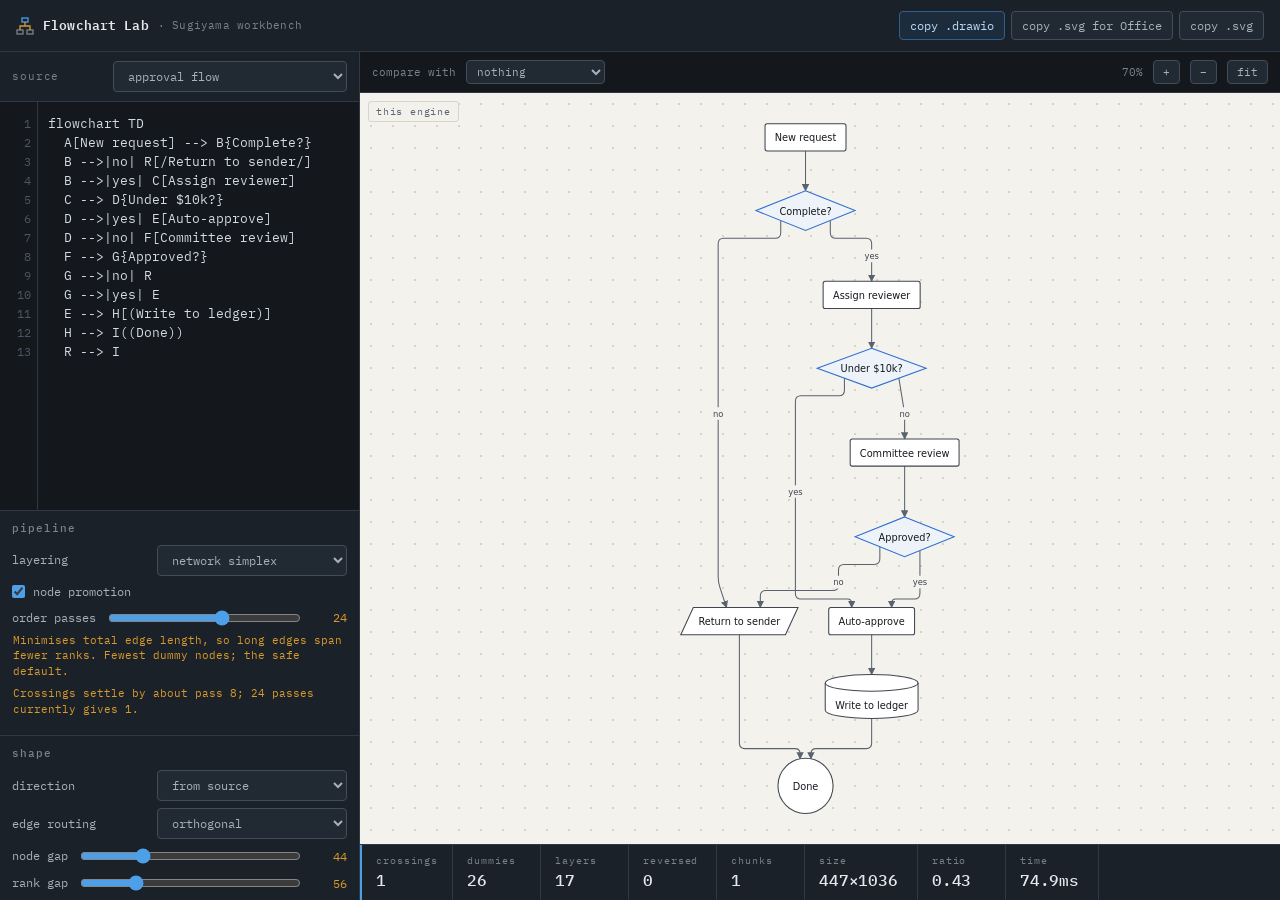
==== commit e51fd01d: "fix: arrowheads, edge clipping, corridor collisions and spline overshoot - the arrow marker used id " ====
--- a/flowchart-lab.html
+++ b/flowchart-lab.html
@@ -186,10 +186,9 @@
   </span>
   <span class="spacer"></span>
   <span class="exports">
-    <button id="ex-drawio" class="primary" title="Open directly in diagrams.net — shapes and routing preserved">.drawio</button>
-    <button id="ex-office" title="Flat SVG: insert in PowerPoint, then Convert to Shape">.svg for Office</button>
-    <button id="ex-svg" title="Styled SVG for the web">.svg</button>
-    <button id="ex-copy" title="Copy draw.io XML — paste via Extras &gt; Edit Diagram">copy xml</button>
+    <button id="ex-drawio" class="primary" title="draw.io XML on the clipboard — paste into diagrams.net via Extras &gt; Edit Diagram">copy .drawio</button>
+    <button id="ex-office" title="Flat SVG on the clipboard — paste into PowerPoint, then Convert to Shape">copy .svg for Office</button>
+    <button id="ex-svg" title="Styled SVG on the clipboard, for the web">copy .svg</button>
   </span>
 </header>
 
@@ -1496,19 +1495,59 @@
   /* ------------------------------------------------------------------ *
    * geometry
    * ------------------------------------------------------------------ */
+  /* How far along the ray (dx,dy) from the centre the outline sits, for shapes whose
+     silhouette is a polygon.  Points are centre-relative, in order. */
+  function rayToPolygon(dx, dy, pts) {
+    var best = Infinity;
+    for (var i = 0; i < pts.length; i++) {
+      var p = pts[i], q = pts[(i + 1) % pts.length];
+      var ex = q[0] - p[0], ey = q[1] - p[1];
+      var den = dx * ey - dy * ex;
+      if (Math.abs(den) < 1e-9) continue;
+      var t = (p[0] * ey - p[1] * ex) / den;
+      var u = (p[0] * dy - p[1] * dx) / den;
+      if (t > 0 && u >= 0 && u <= 1) best = Math.min(best, t);
+    }
+    return isFinite(best) ? best : 1;
+  }
+
+  /* A cylinder is a box with an elliptical cap dished into each end, so near the left
+     and right of the top face the outline sits well below the bounding box.  Clipping
+     to the box there leaves the arrow floating in the gap. */
+  function rayToCylinder(dx, dy, hw, hh, e) {
+    var tSide = Math.abs(hw / (dx || 1e-9));
+    if (Math.abs(dy * tSide) <= hh - e) return tSide;
+    var c = (dy < 0 ? -1 : 1) * (hh - e);
+    var A = (dx * dx) / (hw * hw) + (dy * dy) / (e * e);
+    var B = -2 * dy * c / (e * e);
+    var C = (c * c) / (e * e) - 1;
+    var disc = B * B - 4 * A * C;
+    if (disc < 0) return tSide;
+    var root = (-B + Math.sqrt(disc)) / (2 * A);
+    return root > 0 ? root : tSide;
+  }
+
   function clipToShape(n, toward) {
     var dx = toward.x - n.x, dy = toward.y - n.y;
     if (dx === 0 && dy === 0) return { x: n.x, y: n.y + n.h / 2 };
-    var hw = n.w / 2, hh = n.h / 2, t;
+    var hw = n.w / 2, hh = n.h / 2, t, k;
     if (n.shape === 'circle' || n.shape === 'stadium' || n.shape === 'round') {
-      var a = hw, b = hh;
-      t = 1 / Math.sqrt((dx * dx) / (a * a) + (dy * dy) / (b * b));
+      t = 1 / Math.sqrt((dx * dx) / (hw * hw) + (dy * dy) / (hh * hh));
       if (n.shape !== 'circle') {
         var tr = Math.min(Math.abs(hw / (dx || 1e-9)), Math.abs(hh / (dy || 1e-9)));
         t = (t + tr) / 2;
       }
     } else if (n.shape === 'diamond') {
       t = 1 / (Math.abs(dx) / hw + Math.abs(dy) / hh);
+    } else if (n.shape === 'cylinder') {
+      t = rayToCylinder(dx, dy, hw, hh, Math.min(12, n.h / 4));
+    } else if (n.shape === 'hexagon') {
+      k = Math.min(18, n.w / 5);
+      t = rayToPolygon(dx, dy, [[-hw + k, -hh], [hw - k, -hh], [hw, 0],
+                                [hw - k, hh], [-hw + k, hh], [-hw, 0]]);
+    } else if (n.shape === 'parallelogram') {
+      k = Math.min(18, n.w / 5);
+      t = rayToPolygon(dx, dy, [[-hw + k, -hh], [hw, -hh], [hw - k, hh], [-hw, hh]]);
     } else {
       t = Math.min(Math.abs(hw / (dx || 1e-9)), Math.abs(hh / (dy || 1e-9)));
     }
@@ -1585,10 +1624,28 @@
       // above stays straight.  Push apart only as far as the minimum gap demands, then
       // slide the whole block back onto the face.  Spreading evenly regardless would
       // knock naturally-aligned edges into pointless diagonals.
-      var pos = [];
+      var wants = [], anchor = -1;
       for (var i = 0; i < count; i++) {
         var want = Math.max(-usable, Math.min(usable, list[i].ref - centre));
-        pos.push(i === 0 ? want : Math.max(want, pos[i - 1] + step));
+        if (Math.abs(want) <= 1) anchor = i;   // this edge already runs straight
+        // A departure and the arrival on the node directly across the gap are derived
+        // from the same two box positions, so they land on the same offset and share one
+        // corridor.  One run then sits on top of the other and a pair of crossing edges
+        // reads as a single forked line.  Pull arrivals in by half a port gap; an edge
+        // already running straight keeps its offset of zero and stays straight.
+        if (list[i].kind === 'in' && Math.abs(want) > 1) {
+          want -= (want > 0 ? 1 : -1) * Math.min(portGap / 2, Math.abs(want));
+        }
+        wants.push(want);
+      }
+      // Ports only have to stay far enough apart to read as separate; demanding the full
+      // port gap here is what used to drag a straight edge into a diagonal.
+      var minGap = Math.min(step, portGap * 0.45);
+      var pos = [];
+      for (i = 0; i < count; i++) pos.push(i === 0 ? wants[i] : Math.max(wants[i], pos[i - 1] + minGap));
+      if (anchor >= 0 && Math.abs(pos[anchor]) > 0.01) {
+        var slide = -pos[anchor];
+        for (i = 0; i < count; i++) pos[i] += slide;
       }
       var excess = pos[count - 1] - usable;
       if (excess > 0) for (i = 0; i < count; i++) pos[i] -= excess;
@@ -1786,16 +1843,28 @@
     return catmullRom(pts, pre, post);
   }
 
+  /* Centripetal parameterisation (alpha = 0.5), not uniform.  A long edge's dummy points
+     are spaced one rank apart while the stub off the source box is a few pixels, and
+     uniform Catmull-Rom answers that imbalance by overshooting: the curve bulges past the
+     corridor and lands back on it with a visible kink.  Weighting each segment by the
+     square root of its length is the standard cure, and it cannot cusp or self-intersect. */
   function catmullRom(pts, pre, post) {
     if (pts.length === 2) {
       return 'M' + f(pts[0].x) + ' ' + f(pts[0].y) + 'L' + f(pts[1].x) + ' ' + f(pts[1].y);
     }
     var p = [pre || pts[0]].concat(pts, [post || pts[pts.length - 1]]);
+    var t = [0];
+    for (var k = 1; k < p.length; k++) {
+      t.push(t[k - 1] + Math.max(1e-4, Math.sqrt(dist(p[k - 1], p[k]))));
+    }
     var d = 'M' + f(pts[0].x) + ' ' + f(pts[0].y);
     for (var i = 1; i + 2 < p.length; i++) {
       var p0 = p[i - 1], p1 = p[i], p2 = p[i + 1], p3 = p[i + 2];
-      var c1 = { x: p1.x + (p2.x - p0.x) / 6, y: p1.y + (p2.y - p0.y) / 6 };
-      var c2 = { x: p2.x - (p3.x - p1.x) / 6, y: p2.y - (p3.y - p1.y) / 6 };
+      var span = t[i + 1] - t[i];
+      var a = span / (3 * (t[i + 1] - t[i - 1]));
+      var b = span / (3 * (t[i + 2] - t[i]));
+      var c1 = { x: p1.x + (p2.x - p0.x) * a, y: p1.y + (p2.y - p0.y) * a };
+      var c2 = { x: p2.x - (p3.x - p1.x) * b, y: p2.y - (p3.y - p1.y) * b };
       d += 'C' + f(c1.x) + ' ' + f(c1.y) + ' ' + f(c2.x) + ' ' + f(c2.y) + ' ' + f(p2.x) + ' ' + f(p2.y);
     }
     return d;
@@ -2218,7 +2287,9 @@
   if (svgEl) return;
   svgEl = el('svg',{xmlns:NS});
   var defs = el('defs');
-  var m = el('marker',{id:'ar',viewBox:'0 0 10 10',refX:'9',refY:'5',
+  // namespaced: a bare id here collides with the controls in the markup, and a
+  // url(#id) that resolves to an <input> paints no arrowhead at all
+  var m = el('marker',{id:'fl-arrow',viewBox:'0 0 10 10',refX:'9',refY:'5',
     markerWidth:'7',markerHeight:'7',orient:'auto-start-reverse',markerUnits:'strokeWidth'});
   m.appendChild(el('path',{d:'M0 0 L10 5 L0 10 z',fill:'#5a626e'}));
   defs.appendChild(m); svgEl.appendChild(defs);
@@ -2262,7 +2333,7 @@
     p.setAttribute('stroke', '#5a626e');
     p.setAttribute('stroke-width', e.style==='thick'?2.6:1.5);
     if(e.style==='dashed') p.setAttribute('stroke-dasharray','6 4'); else p.removeAttribute('stroke-dasharray');
-    if(e.arrow==='none') p.removeAttribute('marker-end'); else p.setAttribute('marker-end','url(#ar)');
+    if(e.arrow==='none') p.removeAttribute('marker-end'); else p.setAttribute('marker-end','url(#fl-arrow)');
   });
 
   L.edges.forEach(function(e){
@@ -2563,38 +2634,65 @@
 });
 
 /* ---------- export ---------- */
-function download(name, text, mime){
-  var b=new Blob([text],{type:mime}), u=URL.createObjectURL(b);
-  var a=document.createElement('a'); a.href=u; a.download=name; a.click();
-  setTimeout(function(){URL.revokeObjectURL(u);},1500);
-}
 function flash(btn,msg){
-  var t=btn.textContent; btn.textContent=msg;
-  setTimeout(function(){btn.textContent=t;},1300);
-}
-$('ex-svg').onclick=function(){
+  if(btn.dataset.restore) clearTimeout(+btn.dataset.restore);
+  else btn.dataset.label = btn.textContent;
+  btn.textContent = msg;
+  btn.dataset.restore = setTimeout(function(){
+    btn.textContent = btn.dataset.label; delete btn.dataset.restore;
+  },1300);
+}
+
+/* Chrome's async clipboard only accepts text/plain, text/html and image/png natively;
+   image/svg+xml is refused outright. Anything else has to travel as a "web " custom
+   format, which only web apps that opt in can read. So the payload always goes on
+   text/plain, which is what draw.io's Edit Diagram box, editors, and paste-as-text all
+   read, and the typed copy rides along for whatever can use it. */
+function copyOut(btn, text, webType){
+  function attempt(withTyped){
+    if (!(window.ClipboardItem && navigator.clipboard && navigator.clipboard.write)) {
+      return navigator.clipboard && navigator.clipboard.writeText
+        ? navigator.clipboard.writeText(text) : Promise.reject();
+    }
+    var reps = {'text/plain': new Blob([text], {type:'text/plain'})};
+    if (withTyped && webType) reps[webType] = new Blob([text], {type:webType});
+    try { return navigator.clipboard.write([new ClipboardItem(reps)]); }
+    catch (e) { return Promise.reject(e); }
+  }
+  // Chrome parks a clipboard write until the document regains focus, so the promise can
+  // sit pending forever and the button would never say anything. Cap the wait and let
+  // the synchronous fallback take over; writing the same text twice is harmless.
+  var settled = false;
+  function guard(p){
+    return new Promise(function(res, rej){
+      p.then(function(v){ if(!settled){ settled=true; res(v); } },
+             function(e){ if(!settled){ settled=true; rej(e); } });
+      setTimeout(function(){ if(!settled){ settled=true; rej(new Error('clipboard timeout')); } }, 1200);
+    });
+  }
+  guard(attempt(true).catch(function(){ return attempt(false); }))
+    .then(function(){ flash(btn,'copied'); })
+    .catch(function(){
+      var ta=document.createElement('textarea');
+      ta.value=text; ta.style.cssText='position:fixed;top:-1000px';
+      document.body.appendChild(ta); ta.select();
+      try { document.execCommand('copy'); flash(btn,'copied'); }
+      catch(e){ flash(btn,'copy failed'); }
+      ta.remove();
+    });
+}
+
+$('ex-drawio').onclick=function(){
   if(!last) return;
-  download('flowchart.svg', FlowExport.toSVG(last,{mode:'app'}), 'image/svg+xml');
+  copyOut(this, FlowExport.toDrawio(last,{routing:$('routing').value}), 'web application/xml');
 };
 $('ex-office').onclick=function(){
   if(!last) return;
-  download('flowchart-office.svg', FlowExport.toSVG(last,{mode:'flat'}), 'image/svg+xml');
+  copyOut(this, FlowExport.toSVG(last,{mode:'flat'}), 'web image/svg+xml');
 };
-$('ex-drawio').onclick=function(){
+$('ex-svg').onclick=function(){
   if(!last) return;
-  download('flowchart.drawio', FlowExport.toDrawio(last,{routing:$('routing').value}), 'application/xml');
-};
-$('ex-copy').onclick=function(){
-  if(!last) return;
-  var xml=FlowExport.toDrawio(last,{routing:$('routing').value});
-  var self=this;
-  (navigator.clipboard ? navigator.clipboard.writeText(xml) : Promise.reject())
-    .then(function(){ flash(self,'copied'); })
-    .catch(function(){
-      var ta=document.createElement('textarea'); ta.value=xml; document.body.appendChild(ta);
-      ta.select(); try{document.execCommand('copy'); flash(self,'copied');}catch(e){flash(self,'copy failed');}
-      ta.remove();
-    });
+  copyOut(this, FlowExport.toSVG(last,{mode:'app'}), 'web image/svg+xml');
 };
 
 window.addEventListener('resize',function(){ if(last && firstRun===false) applyView(); });
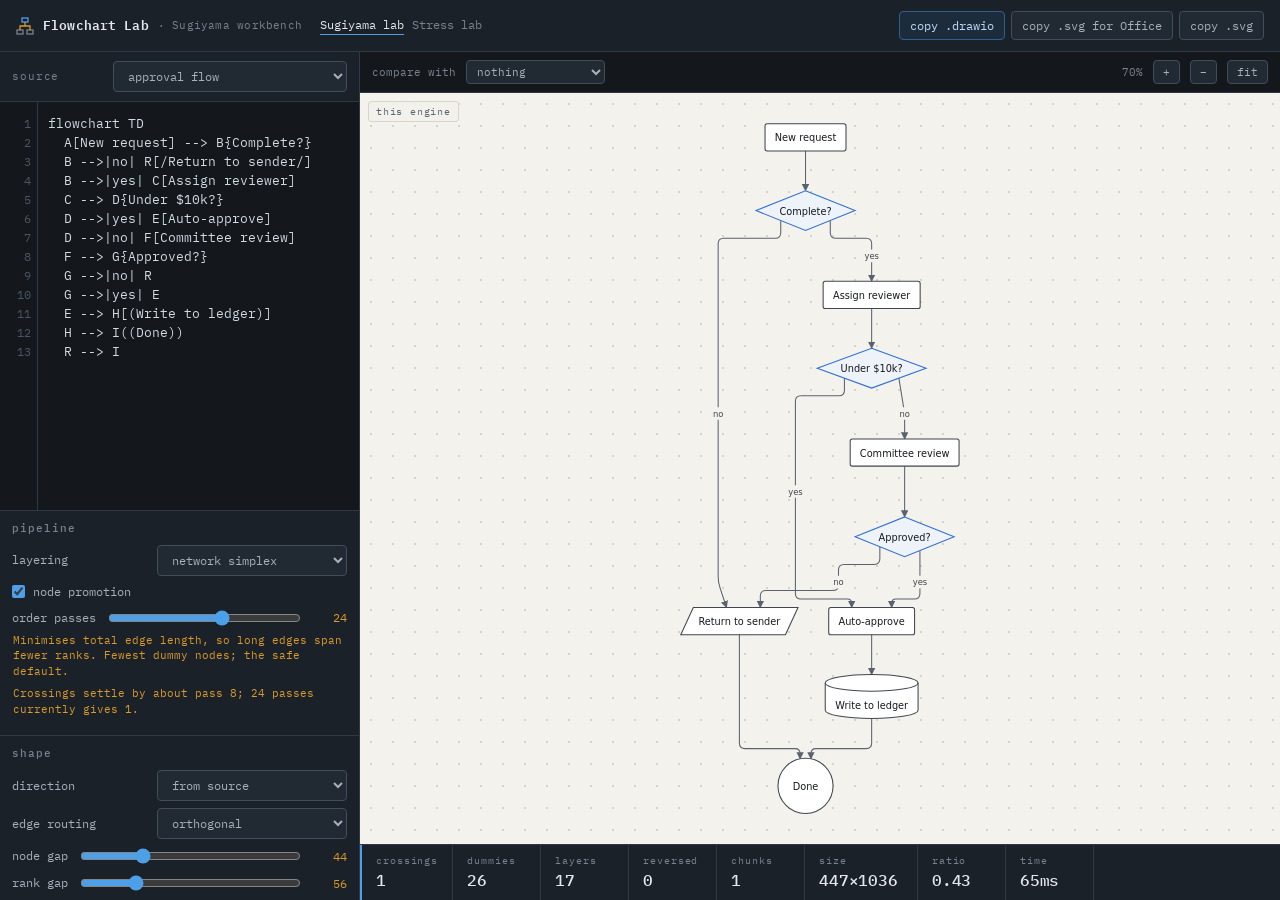
==== commit 6563cdb5: "fix: satisfy the flow constraint on cyclic graphs - a retry loop leaves every node with an incoming " ====
--- a/flowchart-lab.html
+++ b/flowchart-lab.html
@@ -15,7 +15,7 @@
 <link rel="preconnect" href="https://fonts.googleapis.com">
 <link rel="preconnect" href="https://fonts.gstatic.com" crossorigin>
 <link href="https://fonts.googleapis.com/css2?family=IBM+Plex+Mono:wght@400;500;600&display=swap" rel="stylesheet">
-<style>
+<style>/* lab.css */
 :root{
   --graphite:#14181d; --slate:#1b2129; --panel:#212932; --panel-hi:#28313c;
   --rule:#2f3844; --rule-hi:#414c5c;
@@ -170,6 +170,12 @@
 @media (prefers-reduced-motion:reduce){
   .fl-node,.fl-edge,.metric .d{transition:none}
 }
+
+/* header links between the two workbenches */
+.siblings{display:flex; gap:8px; align-items:center}
+.siblings a{color:var(--dim); text-decoration:none; font-size:12px; border-bottom:1px solid transparent}
+.siblings a:hover{color:var(--bright); border-color:var(--rule-hi)}
+.siblings a.on{color:var(--bright); border-color:var(--signal)}
 </style>
 </head>
 <body>
@@ -183,6 +189,10 @@
       <path d="M9 5v4H4v4M9 9h5v4" fill="none" stroke="#d99a2b" stroke-width="1.3"/>
     </svg>
     Flowchart Lab <small>· Sugiyama workbench</small>
+  </span>
+  <span class="siblings">
+    <a href="https://nlqd.github.io/flowchart-lab/index.html" class="on">Sugiyama lab</a>
+    <a href="https://nlqd.github.io/flowchart-lab/sgd.html">Stress lab</a>
   </span>
   <span class="spacer"></span>
   <span class="exports">
@@ -1881,6 +1891,9 @@
 
   return {
     parse: parse, layout: layout, setMeasurer: setMeasurer, DEFAULTS: DEFAULTS,
+    sizeNodes: sizeNodes,   // shared so a second engine sizes boxes identically
+    clipToShape: clipToShape,  // and clips edge ends to the same outlines
+    greedyFAS: greedyFAS,      // and breaks cycles the same way
     _internals: {
       greedyFAS: greedyFAS, longestPath: longestPath, coffmanGraham: coffmanGraham,
       networkSimplex: networkSimplex, promote: promote, buildDag: buildDag,
@@ -2106,21 +2119,33 @@
   return { toSVG: toSVG, toDrawio: toDrawio, shapeGeom: shapeGeom, esc: esc };
 });
 </script>
-<script>/* app.js */
-(function(){
-'use strict';
-var $ = function(id){ return document.getElementById(id); };
-
-/* accurate text metrics beat the built-in approximation */
-var mc = (function(){
-  try { return document.createElement('canvas').getContext('2d'); } catch(e){ return null; }
-})();
-if (mc && typeof mc.measureText === 'function') {
-  FlowLayout.setMeasurer(function(text, size, weight){
-    mc.font = (weight>=500?'500 ':'400 ') + size + 'px ui-sans-serif, system-ui, -apple-system, sans-serif';
-    return mc.measureText(text).width;
-  });
-}
+<script>/* lab-ui.js */
+/* UI shared by both workbenches.
+
+   The renderer, pan/zoom, gutter, readout and clipboard export are the same whichever
+   engine produced the layout: both engines return the same {nodes, edges, width,
+   height, stats} shape, so none of this needs to know which one ran.  It lives here
+   rather than in each app file because the last time two copies of this code existed
+   they drifted, and a fix landed in only one of them.
+*/
+(function (root) {
+  'use strict';
+  var $ = function (id) { return document.getElementById(id); };
+  var NS = 'http://www.w3.org/2000/svg';
+
+  /* shared drawing state: the live <svg>, its pan/zoom transform, and the element
+     cache that lets a redraw move existing shapes instead of rebuilding them */
+  var view = {k:1, x:0, y:0};
+  var last = null, prevStats = null, dom = {nodes:{}, edges:{}}, svgEl = null, rootG = null;
+
+  function setLayout(L){ prevStats = last ? last.stats : null; last = L; }
+  function current(){ return last; }
+  function reset(){
+    Object.keys(dom.nodes).forEach(function(k){ dom.nodes[k].remove(); });
+    Object.keys(dom.edges).forEach(function(k){ dom.edges[k].remove(); });
+    dom.nodes = {}; dom.edges = {};
+    last = null; prevStats = null;
+  }
 
 var PRESETS = {
 approval:`flowchart TD
@@ -2242,45 +2267,7 @@
   Z --> O((Report))`
 };
 
-/* ---------- what each option actually does to the picture ---------- */
-var FX = {
-  layering:{
-    'network-simplex':'Minimises total edge length, so long edges span fewer ranks. Fewest dummy nodes; the safe default.',
-    'longest-path':'Every node sits as early as it can. Shortest drawing, but wide layers and more dummies.',
-    'coffman-graham':'Caps real nodes per layer. Narrower rows, but long edges get stretched — watch dummies climb.'
-  },
-  routing:{
-    orthogonal:'Right angles. Edges attach to faces rather than corners, fan-outs and merges share one bus, and every other run gets its own track so nothing draws on top of anything else.',
-    polyline:'Straight segments through each dummy point — shows exactly where the dummies sit. On a plain chain every edge is already vertical, so this looks identical to orthogonal.',
-    spline:'Curves leaving and entering along the flow direction. Wrap detours stay orthogonal; splining their right angles would overshoot into loops.'
-  }
-};
-function setFx(id, text, muted){
-  var el2=document.getElementById(id); if(!el2) return;
-  el2.textContent=text||''; el2.className='effect'+(muted?' nochange':'');
-}
-
-/* ---------- state ---------- */
-var view = {k:1, x:0, y:0};
-var last = null, prevStats = null, dom = {nodes:{}, edges:{}}, svgEl = null, rootG = null;
-
-function opts(){
-  return {
-    layering: $('layering').value,
-    promote: $('promote').checked,
-    cgWidth: +$('cgw').value,
-    orderIters: +$('iters').value,
-    dir: $('dir').value || null,
-    routing: $('routing').value,
-    nodeSep: +$('nodeSep').value,
-    rankSep: +$('rankSep').value,
-    wrap: $('wrap').checked,
-    targetAR: +$('ar').value
-  };
-}
-
 /* ---------- render ---------- */
-var NS='http://www.w3.org/2000/svg';
 function el(t,a){ var e=document.createElementNS(NS,t); for(var k in a) e.setAttribute(k,a[k]); return e; }
 
 function ensureSvg(){
@@ -2372,27 +2359,17 @@
 }
 
 /* ---------- readout ---------- */
-var METRICS = [
-  {k:'crossings', get:function(s){return s.crossings;}, lower:true, lead:true},
-  {k:'dummies',   get:function(s){return s.dummies;},   lower:true},
-  {k:'layers',    get:function(s){return s.layers;}},
-  {k:'reversed',  get:function(s){return s.reversed;},  lower:true},
-  {k:'chunks',    get:function(s){return s.chunks;}},
-  {k:'size',      get:function(s){return s.width+'\u00d7'+s.height;}, text:true},
-  {k:'ratio',     get:function(s){return s.ar.toFixed(2);}, text:true},
-  {k:'time',      get:function(s){return s.ms+'ms';}, text:true}
-];
-function readout(s){
+function readout(metrics, s, prevStats){
   var box=$('readout');
   if(!box.children.length){
-    METRICS.forEach(function(m){
+    metrics.forEach(function(m){
       var d=document.createElement('div');
       d.className='metric'+(m.lead?' lead':'');
       d.innerHTML='<span class="k">'+m.k+'</span><span class="v" data-v></span><span class="d" data-d></span>';
       box.appendChild(d);
     });
   }
-  METRICS.forEach(function(m,i){
+  metrics.forEach(function(m,i){
     var cell=box.children[i];
     var v=m.get(s);
     cell.querySelector('[data-v]').textContent=v;
@@ -2468,6 +2445,143 @@
   g.scrollTop=ta.scrollTop;
 }
 
+/* ---------- export ---------- */
+function flash(btn,msg){
+  if(btn.dataset.restore) clearTimeout(+btn.dataset.restore);
+  else btn.dataset.label = btn.textContent;
+  btn.textContent = msg;
+  btn.dataset.restore = setTimeout(function(){
+    btn.textContent = btn.dataset.label; delete btn.dataset.restore;
+  },1300);
+}
+
+/* Chrome's async clipboard only accepts text/plain, text/html and image/png natively;
+   image/svg+xml is refused outright. Anything else has to travel as a "web " custom
+   format, which only web apps that opt in can read. So the payload always goes on
+   text/plain, which is what draw.io's Edit Diagram box, editors, and paste-as-text all
+   read, and the typed copy rides along for whatever can use it. */
+function copyOut(btn, text, webType){
+  function attempt(withTyped){
+    if (!(window.ClipboardItem && navigator.clipboard && navigator.clipboard.write)) {
+      return navigator.clipboard && navigator.clipboard.writeText
+        ? navigator.clipboard.writeText(text) : Promise.reject();
+    }
+    var reps = {'text/plain': new Blob([text], {type:'text/plain'})};
+    if (withTyped && webType) reps[webType] = new Blob([text], {type:webType});
+    try { return navigator.clipboard.write([new ClipboardItem(reps)]); }
+    catch (e) { return Promise.reject(e); }
+  }
+  // Chrome parks a clipboard write until the document regains focus, so the promise can
+  // sit pending forever and the button would never say anything. Cap the wait and let
+  // the synchronous fallback take over; writing the same text twice is harmless.
+  var settled = false;
+  function guard(p){
+    return new Promise(function(res, rej){
+      p.then(function(v){ if(!settled){ settled=true; res(v); } },
+             function(e){ if(!settled){ settled=true; rej(e); } });
+      setTimeout(function(){ if(!settled){ settled=true; rej(new Error('clipboard timeout')); } }, 1200);
+    });
+  }
+  guard(attempt(true).catch(function(){ return attempt(false); }))
+    .then(function(){ flash(btn,'copied'); })
+    .catch(function(){
+      var ta=document.createElement('textarea');
+      ta.value=text; ta.style.cssText='position:fixed;top:-1000px';
+      document.body.appendChild(ta); ta.select();
+      try { document.execCommand('copy'); flash(btn,'copied'); }
+      catch(e){ flash(btn,'copy failed'); }
+      ta.remove();
+    });
+}
+
+$('ex-drawio').onclick=function(){
+  if(!last) return;
+  copyOut(this, FlowExport.toDrawio(last,{routing:$('routing').value}), 'web application/xml');
+};
+$('ex-office').onclick=function(){
+  if(!last) return;
+  copyOut(this, FlowExport.toSVG(last,{mode:'flat'}), 'web image/svg+xml');
+};
+$('ex-svg').onclick=function(){
+  if(!last) return;
+  copyOut(this, FlowExport.toSVG(last,{mode:'app'}), 'web image/svg+xml');
+};
+
+  root.LabUI = {
+    PRESETS: PRESETS, NS: NS, el: el,
+    ensureSvg: ensureSvg, render: render, readout: readout,
+    applyView: applyView, fit: fit, zoomBy: zoomBy, view: view, dom: dom,
+    syncGutter: syncGutter, copyOut: copyOut, flash: flash,
+    reset: reset, setLayout: setLayout, current: current
+  };
+})(this);
+</script>
+<script>/* app.js */
+(function(){
+'use strict';
+var $ = function(id){ return document.getElementById(id); };
+var U = LabUI, PRESETS = U.PRESETS;
+var syncGutter = U.syncGutter, fit = U.fit, applyView = U.applyView;
+
+/* what this workbench reads out; the shared readout renders whatever it is handed */
+var METRICS = [
+  {k:'crossings', get:function(s){return s.crossings;}, lower:true, lead:true},
+  {k:'dummies',   get:function(s){return s.dummies;},   lower:true},
+  {k:'layers',    get:function(s){return s.layers;}},
+  {k:'reversed',  get:function(s){return s.reversed;},  lower:true},
+  {k:'chunks',    get:function(s){return s.chunks;}},
+  {k:'size',      get:function(s){return s.width+'\u00d7'+s.height;}, text:true},
+  {k:'ratio',     get:function(s){return s.ar.toFixed(2);}, text:true},
+  {k:'time',      get:function(s){return s.ms+'ms';}, text:true}
+];
+
+/* accurate text metrics beat the built-in approximation */
+var mc = (function(){
+  try { return document.createElement('canvas').getContext('2d'); } catch(e){ return null; }
+})();
+if (mc && typeof mc.measureText === 'function') {
+  FlowLayout.setMeasurer(function(text, size, weight){
+    mc.font = (weight>=500?'500 ':'400 ') + size + 'px ui-sans-serif, system-ui, -apple-system, sans-serif';
+    return mc.measureText(text).width;
+  });
+}
+
+
+/* ---------- what each option actually does to the picture ---------- */
+var FX = {
+  layering:{
+    'network-simplex':'Minimises total edge length, so long edges span fewer ranks. Fewest dummy nodes; the safe default.',
+    'longest-path':'Every node sits as early as it can. Shortest drawing, but wide layers and more dummies.',
+    'coffman-graham':'Caps real nodes per layer. Narrower rows, but long edges get stretched — watch dummies climb.'
+  },
+  routing:{
+    orthogonal:'Right angles. Edges attach to faces rather than corners, fan-outs and merges share one bus, and every other run gets its own track so nothing draws on top of anything else.',
+    polyline:'Straight segments through each dummy point — shows exactly where the dummies sit. On a plain chain every edge is already vertical, so this looks identical to orthogonal.',
+    spline:'Curves leaving and entering along the flow direction. Wrap detours stay orthogonal; splining their right angles would overshoot into loops.'
+  }
+};
+function setFx(id, text, muted){
+  var el2=document.getElementById(id); if(!el2) return;
+  el2.textContent=text||''; el2.className='effect'+(muted?' nochange':'');
+}
+
+/* ---------- state ---------- */
+
+function opts(){
+  return {
+    layering: $('layering').value,
+    promote: $('promote').checked,
+    cgWidth: +$('cgw').value,
+    orderIters: +$('iters').value,
+    dir: $('dir').value || null,
+    routing: $('routing').value,
+    nodeSep: +$('nodeSep').value,
+    rankSep: +$('rankSep').value,
+    wrap: $('wrap').checked,
+    targetAR: +$('ar').value
+  };
+}
+
 /* ---------- run ---------- */
 var timer=null, firstRun=true;
 function run(immediate){
@@ -2480,11 +2594,11 @@
     try { L = FlowLayout.layout(g, opts()); }
     catch(err){ showErr('layout failed: '+err.message); return; }
     showErr(g.errors.length ? g.errors.join('\n') : '');
-    if(last) prevStats=last.stats;
-    var sigBefore = last ? layoutSignature(last) : null;
-    last=L;
-    render(L);
-    readout(L.stats);
+    var sigBefore = U.current() ? layoutSignature(U.current()) : null;
+    var prev = U.current() ? U.current().stats : null;
+    U.setLayout(L);
+    U.render(L);
+    U.readout(METRICS, L.stats, prev);
     updateEffects(L, sigBefore);
     if($('engine').value!=='none') renderCompare();
     if(firstRun){ firstRun=false; requestAnimationFrame(fit); }
@@ -2556,8 +2670,14 @@
 /* ---------- comparison engines: real mermaid, loaded on demand ---------- */
 var mermaidMod = null, elkLoaded = false, cmpToken = 0;
 
-function cmpMsg(html){
-  $('cmpview').innerHTML = '<div class="cmp-msg">' + html + '</div>';
+function cmpMsg(title, detail){
+  var box = $('cmpview');
+  box.textContent = '';
+  var d = document.createElement('div');
+  d.className = 'cmp-msg';
+  if (title){ var b = document.createElement('b'); b.textContent = title; d.appendChild(b); }
+  if (detail){ d.appendChild(document.createTextNode(detail)); }
+  box.appendChild(d);
 }
 
 function loadMermaid(withElk){
@@ -2592,7 +2712,7 @@
 
   var token = ++cmpToken;
   var src = $('src').value;
-  cmpMsg('<span>loading ' + (mode === 'mermaid-elk' ? 'mermaid + ELK' : 'mermaid') + '\u2026</span>');
+  cmpMsg('', 'loading ' + (mode === 'mermaid-elk' ? 'mermaid + ELK' : 'mermaid') + '\u2026');
 
   loadMermaid(mode === 'mermaid-elk').then(function(mm){
     if (token !== cmpToken) return;
@@ -2619,9 +2739,9 @@
     if (token !== cmpToken) return;
     var offline = /Failed to fetch|dynamically imported|NetworkError|Importing/i.test(String(err && err.message));
     $('cmpstat').textContent = '';
-    cmpMsg(offline
-      ? '<b>Could not reach jsdelivr</b>mermaid is fetched from a CDN, so this pane needs a network connection. Everything on the left runs offline.'
-      : '<b>mermaid could not render this</b>' + String(err && err.message || err).slice(0,200));
+    if (offline) cmpMsg('Could not reach jsdelivr',
+      'mermaid is fetched from a CDN, so this pane needs a network connection. Everything on the left runs offline.');
+    else cmpMsg('mermaid could not render this', String(err && err.message || err).slice(0,200));
   });
 }
 
@@ -2633,69 +2753,7 @@
   requestAnimationFrame(fit);
 });
 
-/* ---------- export ---------- */
-function flash(btn,msg){
-  if(btn.dataset.restore) clearTimeout(+btn.dataset.restore);
-  else btn.dataset.label = btn.textContent;
-  btn.textContent = msg;
-  btn.dataset.restore = setTimeout(function(){
-    btn.textContent = btn.dataset.label; delete btn.dataset.restore;
-  },1300);
-}
-
-/* Chrome's async clipboard only accepts text/plain, text/html and image/png natively;
-   image/svg+xml is refused outright. Anything else has to travel as a "web " custom
-   format, which only web apps that opt in can read. So the payload always goes on
-   text/plain, which is what draw.io's Edit Diagram box, editors, and paste-as-text all
-   read, and the typed copy rides along for whatever can use it. */
-function copyOut(btn, text, webType){
-  function attempt(withTyped){
-    if (!(window.ClipboardItem && navigator.clipboard && navigator.clipboard.write)) {
-      return navigator.clipboard && navigator.clipboard.writeText
-        ? navigator.clipboard.writeText(text) : Promise.reject();
-    }
-    var reps = {'text/plain': new Blob([text], {type:'text/plain'})};
-    if (withTyped && webType) reps[webType] = new Blob([text], {type:webType});
-    try { return navigator.clipboard.write([new ClipboardItem(reps)]); }
-    catch (e) { return Promise.reject(e); }
-  }
-  // Chrome parks a clipboard write until the document regains focus, so the promise can
-  // sit pending forever and the button would never say anything. Cap the wait and let
-  // the synchronous fallback take over; writing the same text twice is harmless.
-  var settled = false;
-  function guard(p){
-    return new Promise(function(res, rej){
-      p.then(function(v){ if(!settled){ settled=true; res(v); } },
-             function(e){ if(!settled){ settled=true; rej(e); } });
-      setTimeout(function(){ if(!settled){ settled=true; rej(new Error('clipboard timeout')); } }, 1200);
-    });
-  }
-  guard(attempt(true).catch(function(){ return attempt(false); }))
-    .then(function(){ flash(btn,'copied'); })
-    .catch(function(){
-      var ta=document.createElement('textarea');
-      ta.value=text; ta.style.cssText='position:fixed;top:-1000px';
-      document.body.appendChild(ta); ta.select();
-      try { document.execCommand('copy'); flash(btn,'copied'); }
-      catch(e){ flash(btn,'copy failed'); }
-      ta.remove();
-    });
-}
-
-$('ex-drawio').onclick=function(){
-  if(!last) return;
-  copyOut(this, FlowExport.toDrawio(last,{routing:$('routing').value}), 'web application/xml');
-};
-$('ex-office').onclick=function(){
-  if(!last) return;
-  copyOut(this, FlowExport.toSVG(last,{mode:'flat'}), 'web image/svg+xml');
-};
-$('ex-svg').onclick=function(){
-  if(!last) return;
-  copyOut(this, FlowExport.toSVG(last,{mode:'app'}), 'web image/svg+xml');
-};
-
-window.addEventListener('resize',function(){ if(last && firstRun===false) applyView(); });
+window.addEventListener('resize',function(){ if(U.current() && firstRun===false) applyView(); });
 
 /* ---------- boot ---------- */
 $('src').value=PRESETS.approval;
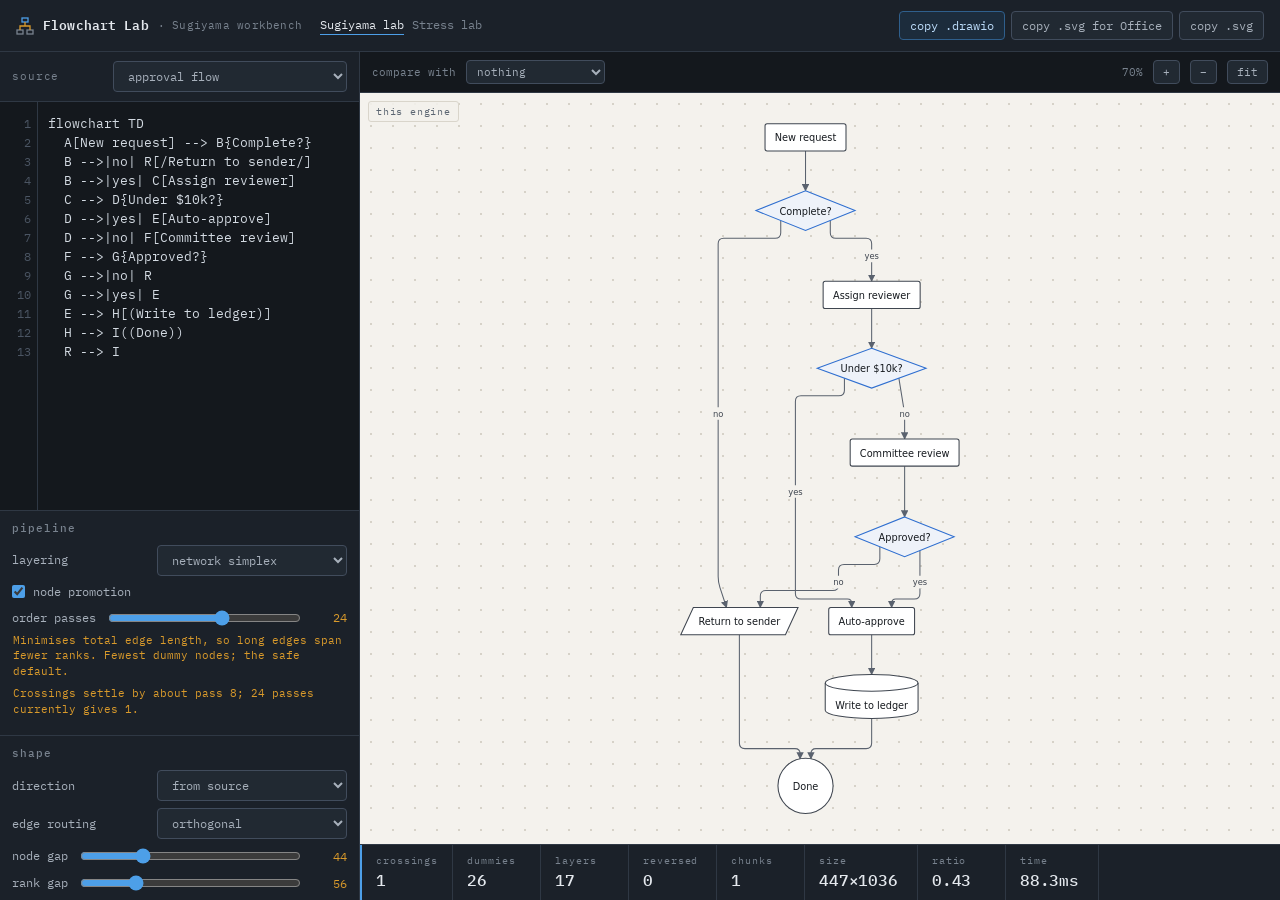
==== commit 67cc1eed: "fix: round the readout delta so a float metric stops printing its binary expansion" ====
--- a/flowchart-lab.html
+++ b/flowchart-lab.html
@@ -2376,7 +2376,9 @@
     var dEl=cell.querySelector('[data-d]');
     if(m.text||!prevStats){ dEl.className='d'; dEl.textContent=''; return; }
     var was=m.get(prevStats), diff=v-was;
-    if(diff===0){ dEl.className='d'; dEl.textContent=''; return; }
+    // a float metric such as stress otherwise shows its full binary expansion here
+    diff = Math.round(diff*100)/100;
+    if(Math.abs(diff) < 0.005){ dEl.className='d'; dEl.textContent=''; return; }
     var better = m.lower ? diff<0 : diff>0;
     dEl.className='d on '+(better?'down':'up');
     dEl.textContent=(diff>0?'+':'')+diff;
